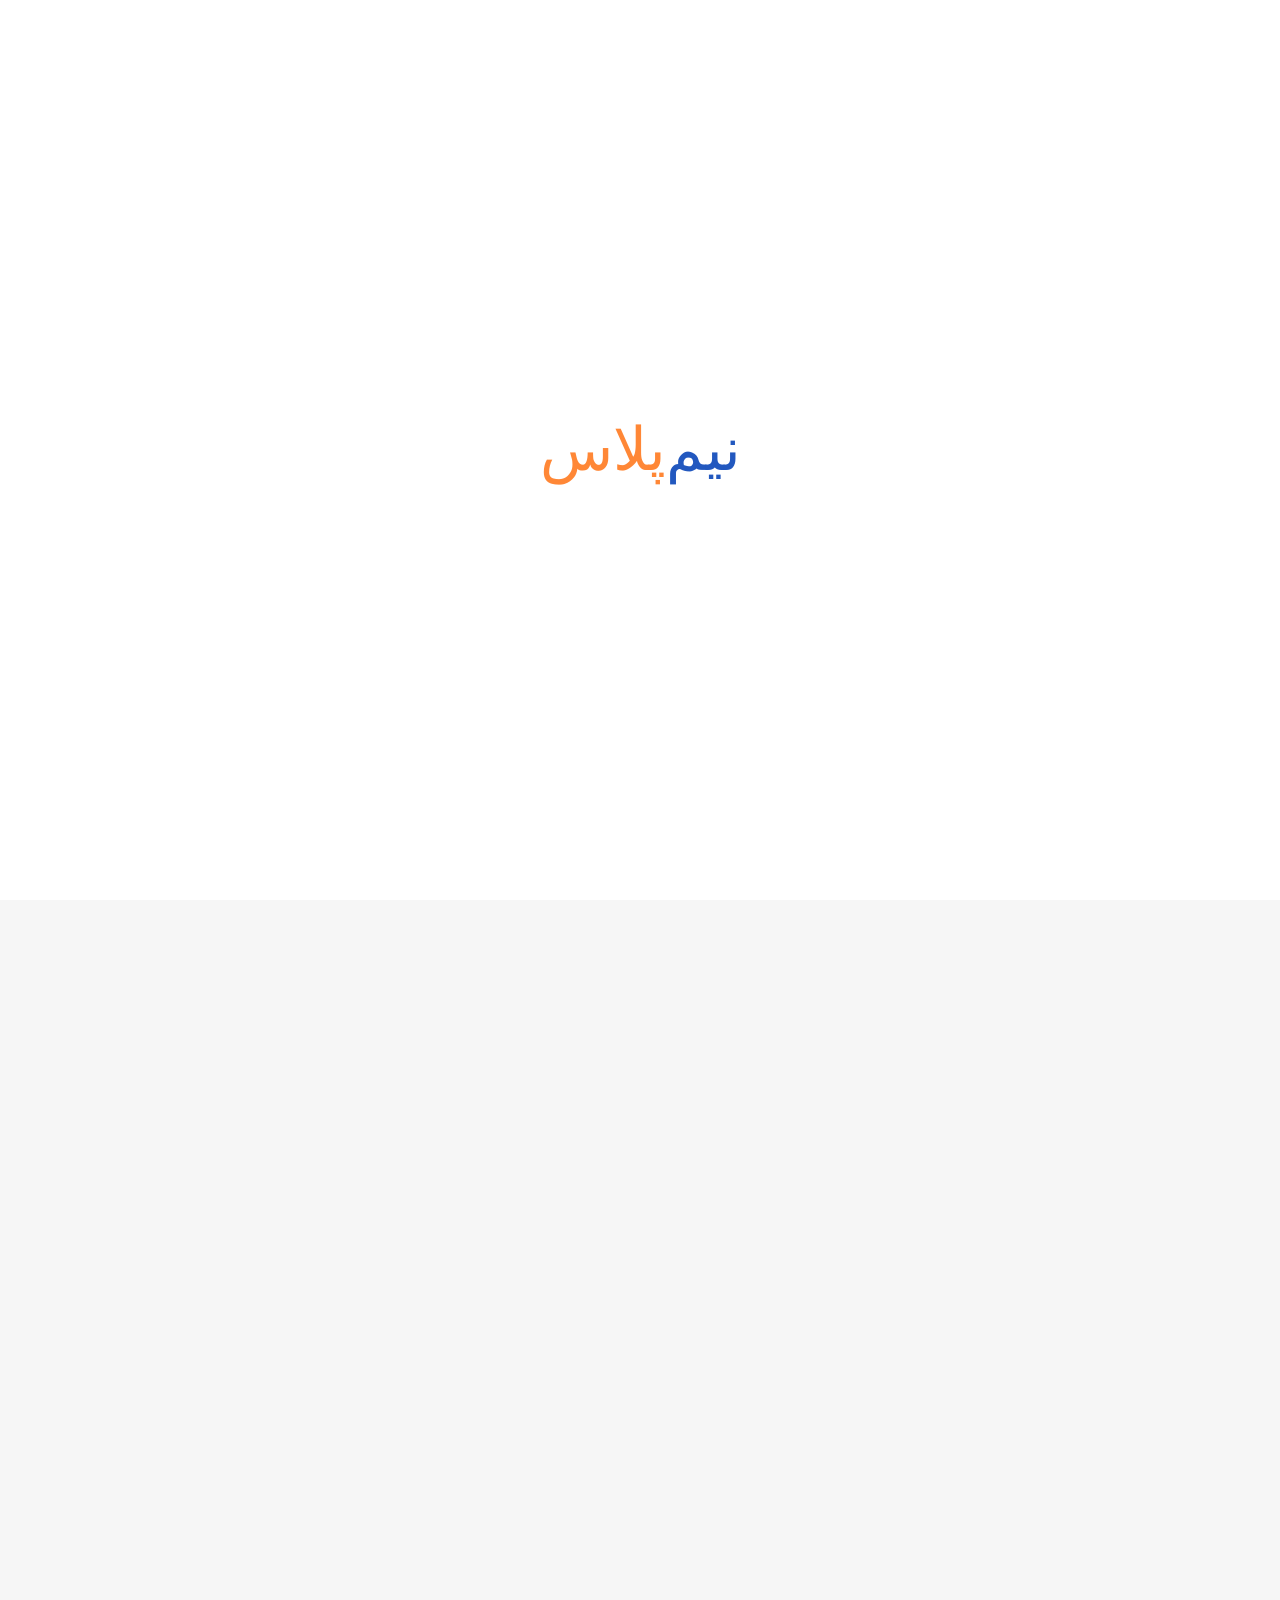
==== foxrayinstall.html @ 4dc0ec4b "Add files via upload" ====
<!DOCTYPE html>
<html dir="rtl" lang="en">
<head>
<meta charset="utf-8">
<meta http-equiv="X-UA-Compatible" content="IE=edge">

<meta name="viewport" content="width=device-width, initial-scale=1">

<title>Nim Plus | نیم پلاس</title>
<link rel="shortcut icon" type="image/png" href="images/favicon.png">
<link href="./vendor/fullcalendar/css/main.min.css" rel="stylesheet">
<link href="./vendor/jquery-nice-select/css/nice-select.css" rel="stylesheet">
<link href="./css/style.css" rel="stylesheet">
</head>
<body>
<div id="preloader"><div class="loader">
<span>نیم </span><span>پلاس</span>
</div></div>
<div id="main-wrapper">
<div class="nav-header">

<!---------------------------------------------------Logo Picture---------------------------------------------->
<a href="index.html" class="brand-logo"><svg class="logo-abbr"  width="246.000000pt" height="246.000000pt" viewBox="0 0 246.000000 246.000000"
preserveAspectRatio="xMidYMid meet" fill="none" xmlns="http://www.w3.org/2000/svg">
<g transform="translate(0.000000,246.000000) scale(0.100000,-0.100000)"
fill="#000000" stroke="none">
<path d="M1585 2192 c-7 -4 -9 -43 -7 -99 4 -92 4 -93 29 -93 l26 0 -7 86 c-9
111 -15 125 -41 106z"/>
<path d="M1798 2160 c-9 -6 -27 -29 -40 -53 -14 -23 -201 -340 -416 -704 -216
-365 -392 -672 -392 -683 0 -21 33 -56 62 -66 34 -10 58 18 160 191 531 896
728 1236 728 1252 0 26 -10 38 -47 57 -37 19 -33 18 -55 6z"/>
<path d="M645 1856 c-39 -17 -70 -52 -90 -98 -12 -30 -15 -82 -15 -268 l0
-230 65 0 65 0 0 218 c0 217 0 219 24 241 l24 22 3 -80 c4 -88 19 -118 79
-158 45 -31 131 -32 179 -2 l34 21 38 -21 c30 -17 54 -21 132 -21 l96 0 36 61
c19 33 35 62 35 65 0 2 -55 4 -123 4 -84 0 -128 4 -139 13 -9 7 -18 35 -21 69
-7 74 -31 123 -76 154 -34 23 -43 24 -176 24 -94 -1 -150 -5 -170 -14z"/>
<path d="M2230 1570 l0 -70 70 0 71 0 -3 68 -3 67 -67 3 -68 3 0 -71z"/>
<path d="M320 1350 l0 -109 -112 -3 -113 -3 -3 -62 -3 -62 113 -3 113 -3 1
-110 2 -110 66 -3 66 -3 0 116 0 115 110 0 110 0 0 65 0 65 -110 0 -110 0 0
110 0 110 -65 0 -65 0 0 -110z"/>
<path d="M1880 1341 c0 -111 1 -111 -210 -111 l-166 0 -37 -62 -36 -63 217 -3
c129 -2 234 2 260 8 29 7 49 7 62 0 10 -5 82 -10 159 -10 136 0 140 1 171 26
49 42 59 70 61 185 l2 104 -67 3 -66 3 0 -84 c0 -51 -5 -88 -12 -95 -16 -16
-180 -16 -196 0 -7 7 -12 44 -12 95 l0 83 -65 0 -65 0 0 -79z"/>
<path d="M100 833 c0 -228 2 -251 20 -280 31 -52 70 -66 198 -71 l113 -5 41
-81 c22 -44 42 -83 44 -85 4 -5 124 50 124 56 0 2 -11 26 -25 53 -14 27 -25
52 -25 54 0 3 227 7 504 8 495 3 505 3 533 24 52 39 66 77 71 190 l5 104 -72
0 -71 0 0 -85 c0 -71 -3 -87 -17 -92 -9 -4 -207 -7 -440 -7 -372 -1 -422 1
-417 14 18 43 15 106 -8 149 -34 65 -66 85 -146 89 -122 6 -180 -52 -190 -190
l-5 -70 -46 7 c-25 4 -49 9 -53 12 -5 2 -8 105 -8 229 l0 224 -65 0 -65 0 0
-247z"/>
<path d="M1727 1014 c-4 -4 -7 -36 -7 -71 l0 -63 135 0 136 0 -3 68 -3 67
-126 3 c-69 1 -128 -1 -132 -4z"/>
<path d="M1225 852 c-7 -4 -9 -43 -7 -99 4 -90 5 -93 28 -93 22 0 24 4 24 50
0 37 3 48 13 44 8 -3 24 4 37 14 19 16 22 24 16 56 -9 45 -39 47 -44 3 -4 -33
-24 -31 -32 3 -6 26 -19 34 -35 22z"/>
<path d="M1450 330 l0 -70 65 0 65 0 0 70 0 70 -65 0 -65 0 0 -70z"/>
</g>
</svg>
<!---------------------------------------------------Logo Picture---------------------------------------------->



<!---------------------------------------------------Logo Text---------------------------------------------->
<svg class="brand-title"  width="300.000000pt" height="109.000000pt" viewBox="0 0 300.000000 109.000000"
preserveAspectRatio="xMidYMid meet" fill="none" xmlns="http://www.w3.org/2000/svg">
<g transform="translate(0.000000,109.000000) scale(0.100000,-0.100000)"
fill="#000000" stroke="none">
<path d="M1000 691 c0 -184 1 -200 20 -224 11 -14 36 -31 56 -37 50 -17 179
-9 200 12 15 15 19 15 48 -3 46 -28 227 -28 273 1 39 24 56 73 51 155 l-3 60
-42 3 -43 3 0 -60 c0 -92 2 -91 -104 -91 -58 0 -98 5 -109 13 -14 10 -17 37
-19 187 l-3 175 -42 3 -43 3 -1 -163 c-1 -217 0 -212 -77 -216 -59 -3 -63 -2
-72 23 -6 15 -10 100 -10 191 l0 164 -40 0 -40 0 0 -199z"/>
<path d="M2726 794 c-22 -21 -20 -50 4 -74 40 -40 100 -14 100 43 0 44 -71 65
-104 31z"/>
<path d="M2005 713 c-35 -9 -68 -37 -81 -70 -10 -23 -14 -83 -14 -213 l0 -181
43 3 42 3 5 174 c5 166 6 174 28 189 22 14 22 14 22 -37 0 -105 47 -161 134
-161 38 0 58 5 73 19 19 18 21 18 37 3 16 -17 52 -18 286 -13 14 0 71 -2 127
-5 159 -8 196 23 191 159 l-3 72 -40 0 -40 0 -3 -50 c-5 -99 -2 -96 -95 -93
l-82 3 -5 70 -5 70 -42 3 -43 3 0 -63 c0 -35 -4 -69 -9 -77 -6 -10 -32 -12
-105 -10 -109 4 -116 9 -116 75 0 47 -32 102 -70 121 -24 12 -193 16 -235 6z
m183 -89 c24 -5 31 -12 35 -38 2 -17 1 -41 -4 -54 -7 -19 -15 -23 -41 -20 -33
3 -33 4 -36 61 -2 31 1 57 6 57 5 0 23 -3 40 -6z"/>
<path d="M497 653 c-4 -3 -7 -60 -7 -125 0 -123 -11 -169 -45 -182 -9 -3 -54
-6 -100 -6 -74 0 -87 3 -112 24 -27 23 -28 29 -31 126 l-4 101 -41 -3 -42 -3
-3 -75 c-5 -129 32 -216 104 -246 46 -19 225 -19 263 1 41 21 80 71 93 120 11
40 13 42 35 34 38 -14 68 -11 96 11 l26 21 38 -21 c45 -24 81 -26 111 -4 38
27 52 67 52 154 l0 81 -42 -3 -43 -3 -5 -75 c-5 -72 -6 -75 -31 -78 -37 -4
-48 15 -51 88 l-3 65 -42 3 -43 3 0 -68 c0 -71 -10 -93 -41 -93 -35 0 -49 28
-49 96 l0 64 -38 0 c-21 0 -42 -3 -45 -7z"/>
<path d="M1418 349 c-21 -12 -24 -59 -6 -77 7 -7 22 -12 34 -12 20 0 22 -4 17
-34 -4 -29 -1 -37 21 -51 19 -13 32 -15 53 -8 23 8 28 15 28 44 0 28 -5 36
-32 49 -26 12 -31 19 -26 38 11 45 -45 77 -89 51z"/>
<path d="M1546 344 c-9 -8 -16 -26 -16 -40 0 -55 102 -57 108 -3 6 50 -57 79
-92 43z"/>
<path d="M2394 313 c-9 -36 7 -57 45 -61 38 -4 61 12 61 42 0 32 -19 46 -62
46 -32 0 -39 -4 -44 -27z"/>
<path d="M2530 324 c-23 -27 -1 -68 38 -72 18 -2 40 2 48 9 17 14 18 51 2 67
-17 17 -73 15 -88 -4z"/>
</g>
</svg></a>
<!---------------------------------------------------Logo Text---------------------------------------------->





<!----------------------Hamburger---------------->
<div class="nav-control"><div class="hamburger">
<!----------------------Hamburger---------------->

<!--------------------------------------------------------------------------------------------------------------------------------------------->
<span class="line"></span><span class="line"></span><span class="line"></span>
</div></div>
</div>
<!--------------------------------------------------------------------------------------------------------------------------------------------->




<!--------------------------------------------------------------------------------------------------------------------------------------------->
<div class="header"><div class="header-content"><nav class="navbar navbar-expand"><div class="collapse navbar-collapse justify-content-between">
<div class="header-left"><div class="nav-item">
</div></div>
<!--------------------------------------------------------------------------------------------------------------------------------------------->

<!--------------------------------------------------------------------------------------------------------------------------------------------->
</div></nav></div></div>
<!--------------------------------------------------------------------------------------------------------------------------------------------->


<!--------------------------------------------------------------------Menu Items---------------------------------------------------------------------->
<div class="deznav"><div class="deznav-scroll">
<ul class="metismenu" id="menu">
<li class="dropdown header-profile">
<div class="dropdown-menu dropdown-menu-end">
<a href="./app-profile.html" class="dropdown-item ai-icon"><svg id="icon-user1" xmlns="http://www.w3.org/2000/svg" class="text-primary" width="18" height="18" viewbox="0 0 24 24" fill="none" stroke="currentColor" stroke-width="2" stroke-linecap="round" stroke-linejoin="round"><path d="M20 21v-2a4 4 0 0 0-4-4H8a4 4 0 0 0-4 4v2"></path><circle cx="12" cy="7" r="4"></circle></svg><span class="ms-2">مشخصات</span></a><a href="./email-inbox.html" class="dropdown-item ai-icon"><svg id="icon-inbox" xmlns="http://www.w3.org/2000/svg" class="text-success" width="18" height="18" viewbox="0 0 24 24" fill="none" stroke="currentColor" stroke-width="2" stroke-linecap="round" stroke-linejoin="round"><path d="M4 4h16c1.1 0 2 .9 2 2v12c0 1.1-.9 2-2 2H4c-1.1 0-2-.9-2-2V6c0-1.1.9-2 2-2z"></path><polyline points="22,6 12,13 2,6"></polyline></svg><span class="ms-2">صندوق ورودی</span></a><a href="./login.html" class="dropdown-item ai-icon"><svg id="icon-logout" xmlns="http://www.w3.org/2000/svg" class="text-danger" width="18" height="18" viewbox="0 0 24 24" fill="none" stroke="currentColor" stroke-width="2" stroke-linecap="round" stroke-linejoin="round"><path d="M9 21H5a2 2 0 0 1-2-2V5a2 2 0 0 1 2-2h4"></path><polyline points="16 17 21 12 16 7"></polyline><line x1="21" y1="12" x2="9" y2="12"></line></svg></a>
</div>
</li>
<!--------------------------------------------------------------------Menu Row------------------------------------------------------------------------>

<li>
<a class="has-arrow ai-icon" href="javascript:void()" aria-expanded="false">
<svg  version="1.0" xmlns="http://www.w3.org/2000/svg"  width="900.000000pt" height="900.000000pt" viewBox="0 0 900.000000 900.000000"  preserveAspectRatio="xMidYMid meet">  <g transform="translate(0.000000,900.000000) scale(0.100000,-0.100000)" fill="#33c10b" stroke="none"> <path d="M2905 8990 c3 -5 -3 -17 -15 -27 -11 -10 -20 -28 -20 -42 0 -23 39 -107 97 -211 14 -25 48 -88 75 -140 28 -52 54 -99 58 -105 4 -5 29 -50 55 -100 26 -49 60 -114 77 -143 16 -29 27 -56 24 -60 -2 -4 -24 -18 -48 -30 -24 -13 -56 -32 -73 -42 -16 -11 -36 -23 -44 -26 -25 -12 -239 -161 -251 -174 -3 -3 -41 -36 -85 -74 -71 -60 -201 -195 -271 -281 -41 -50 -150 -199 -158 -215 -7 -16 -16 -30 -57 -95 -33 -53 -119 -230 -119 -247 0 -7 -7 -22 -15 -32 -8 -11 -15 -28 -15 -39 0 -10 -6 -31 -14 -45 -7 -15 -21 -54 -30 -87 -10 -33 -24 -80 -32 -105 -8 -25 -14 -61 -14 -81 0 -19 -6 -58 -14 -85 -9 -28 -16 -108 -18 -189 l-3 -140 2493 -3 2492 -2 0 117 c0 68 -6 143 -15 178 -8 33 -14 77 -15 97 0 20 -5 49 -11 65 -7 15 -15 46 -20 68 -12 60 -46 172 -74 240 -40 99 -136 294 -152 307 -7 6 -13 15 -13 20 0 22 -148 232 -226 320 -87 99 -272 274 -364 343 -55 41 -102 75 -106 75 -3 0 -23 12 -43 28 -44 33 -61 43 -127 78 -28 15 -61 34 -74 44 l-22 17 30 54 c16 30 51 95 77 144 26 50 51 95 55 100 4 6 30 53 58 105 27 52 61 115 75 140 92 164 115 234 82 246 -8 4 -15 15 -15 25 0 16 -8 19 -46 19 -25 0 -43 -4 -40 -9 3 -5 -3 -19 -13 -32 -10 -13 -32 -50 -50 -81 -35 -66 -84 -154 -117 -213 -13 -22 -34 -62 -49 -90 -14 -27 -29 -57 -34 -65 -5 -8 -12 -22 -15 -30 -4 -8 -20 -37 -37 -65 -16 -27 -37 -63 -45 -80 -46 -94 -72 -112 -119 -81 -13 9 -31 16 -39 16 -9 0 -32 7 -53 16 -113 48 -191 74 -222 74 -12 0 -32 5 -44 12 -12 6 -42 15 -67 19 -25 3 -65 11 -90 17 -120 29 -217 36 -510 36 -293 0 -390 -7 -510 -36 -25 -6 -65 -14 -90 -17 -25 -4 -55 -13 -67 -19 -12 -7 -31 -12 -43 -12 -21 0 -93 -23 -190 -61 -30 -11 -66 -23 -80 -27 -14 -3 -35 -11 -47 -19 -45 -29 -71 -11 -117 82 -8 17 -29 53 -45 80 -17 28 -33 57 -37 65 -3 8 -10 22 -15 30 -5 8 -20 38 -34 65 -15 28 -36 68 -49 90 -33 59 -82 147 -117 213 -18 31 -40 68 -50 81 -10 13 -16 27 -13 32 3 5 -16 9 -41 9 -27 0 -44 -4 -40 -10z m528 -1517 c157 -87 171 -267 29 -365 -62 -43 -144 -51 -195 -19 -112 69 -154 178 -106 274 24 48 67 97 85 97 6 0 17 7 24 15 18 22 123 20 163 -2z m2277 2 c7 -8 18 -15 24 -15 18 0 61 -49 85 -97 48 -96 6 -205 -106 -274 -51 -32 -133 -24 -195 19 -140 96 -129 277 23 362 43 24 151 27 169 5z"/> <path d="M1219 6076 c-2 -3 -38 -10 -79 -17 -113 -17 -203 -64 -289 -151 -40 -39 -77 -81 -82 -93 -5 -11 -19 -36 -31 -55 -12 -19 -25 -53 -29 -75 -4 -22 -12 -60 -18 -85 -14 -62 -14 -2418 0 -2480 6 -25 14 -63 18 -85 4 -22 16 -55 27 -74 10 -18 25 -45 33 -60 31 -56 155 -167 226 -201 144 -69 345 -69 487 -1 126 60 247 207 289 351 11 36 14 294 16 1288 3 1218 3 1244 -17 1319 -11 42 -25 82 -30 87 -6 6 -10 16 -10 24 0 12 -13 31 -80 116 -8 10 -23 26 -33 35 -11 9 -33 28 -50 44 -48 42 -144 83 -222 95 -38 7 -81 14 -95 18 -14 3 -28 3 -31 0z"/> <path d="M7705 6071 c-11 -5 -46 -11 -78 -15 -116 -15 -241 -94 -324 -206 -59 -80 -76 -115 -97 -205 -15 -64 -16 -181 -13 -1310 3 -1332 1 -1267 52 -1375 52 -112 165 -225 265 -265 8 -4 24 -11 34 -17 25 -13 137 -31 196 -31 159 1 278 50 386 157 39 39 77 83 85 97 8 15 23 42 33 60 11 19 23 52 27 74 4 22 13 63 19 91 17 81 8 2474 -9 2534 -28 97 -75 173 -151 248 -41 41 -83 78 -95 83 -11 5 -27 13 -35 18 -46 26 -93 41 -155 51 -38 6 -81 13 -95 15 -14 2 -34 1 -45 -4z"/> <path d="M2022 5962 c-10 -7 -12 -370 -12 -1808 1 -1852 2 -1934 40 -2004 7 -14 17 -32 21 -40 4 -8 18 -33 29 -55 22 -40 134 -159 169 -179 146 -83 202 -94 497 -95 191 -1 212 -3 227 -19 15 -17 17 -75 18 -618 0 -329 4 -630 8 -669 13 -106 42 -179 107 -265 72 -94 162 -158 274 -193 45 -14 272 -14 325 0 140 37 298 184 351 326 29 77 33 168 33 794 1 605 2 623 20 633 25 13 700 14 721 0 13 -8 16 -99 20 -687 5 -636 6 -680 24 -718 10 -22 28 -60 39 -84 46 -100 209 -234 322 -264 51 -13 278 -14 330 0 63 16 155 72 218 132 57 55 127 155 127 182 0 8 8 28 18 44 16 28 17 84 20 700 3 598 5 671 19 687 14 16 38 18 232 19 222 1 300 7 361 29 19 7 40 15 45 17 6 2 24 12 40 23 17 11 39 24 50 29 44 21 144 138 186 216 33 63 45 99 55 170 19 130 20 3685 2 3697 -7 4 -1118 8 -2468 8 -1350 0 -2461 -4 -2468 -8z"/> </g> </svg> 
<span class="nav-text">   اندروید   </span></a><ul aria-expanded="false">
<li><a href="v2ray-install.html">نصب و راه اندازی <h5 class="font-monospace-en">V2RayNG</h5></a></li>
<li><a href="v2raytests.html">تست سرور ها در<h5 class="font-monospace-en">V2RayNG</h5></a></li></ul>
</li>
<!--------------------------------------------------------------------Menu Row------------------------------------------------------------------------>

<!--------------------------------------------------------------------Menu Row------------------------------------------------------------------------>

<li>
<a class="has-arrow ai-icon" href="javascript:void()" aria-expanded="false">
     <svg  version="1.0" xmlns="http://www.w3.org/2000/svg"  width="900.000000pt" height="900.000000pt" viewBox="0 0 900.000000 900.000000"  preserveAspectRatio="xMidYMid meet">  <g transform="translate(0.000000,900.000000) scale(0.100000,-0.100000)" fill="#53595a" stroke="none"> <path d="M6058 8979 c-12 -13 -31 -19 -59 -19 -22 0 -49 -5 -60 -11 -11 -6 -41 -14 -67 -19 -52 -9 -103 -25 -144 -46 -14 -8 -32 -14 -39 -14 -6 0 -36 -11 -66 -25 -29 -14 -79 -37 -110 -52 -32 -15 -86 -44 -121 -65 -34 -21 -64 -38 -67 -38 -7 0 -95 -60 -163 -111 -77 -58 -207 -172 -247 -218 -16 -19 -44 -49 -62 -67 -33 -35 -183 -229 -183 -238 0 -2 -17 -31 -38 -63 -39 -59 -126 -232 -157 -313 -10 -25 -23 -58 -30 -75 -7 -16 -20 -55 -29 -85 -8 -30 -22 -79 -30 -109 -9 -29 -16 -69 -16 -88 0 -18 -7 -68 -16 -111 -18 -90 -14 -238 12 -359 4 -22 9 -23 103 -23 62 0 114 6 141 15 23 8 57 15 74 15 17 0 65 12 106 26 41 14 86 28 100 31 14 2 39 11 55 18 49 22 238 116 260 128 179 107 347 248 485 407 76 88 240 330 240 355 0 8 4 16 9 19 4 3 25 41 45 83 21 43 42 87 48 97 6 11 14 31 18 45 5 14 18 51 30 81 12 30 26 73 30 95 4 22 13 54 18 70 53 154 77 498 45 655 -5 28 -8 30 -52 29 -32 0 -51 -7 -63 -20z"/> <path d="M6279 6880 c-25 -4 -99 -11 -165 -15 -65 -4 -136 -14 -158 -21 -21 -8 -55 -14 -75 -14 -20 0 -58 -7 -86 -16 -123 -39 -141 -44 -160 -44 -11 -1 -29 -7 -39 -15 -11 -8 -30 -15 -42 -15 -12 0 -35 -6 -51 -14 -30 -16 -174 -70 -208 -79 -11 -3 -45 -15 -75 -27 -30 -12 -84 -30 -120 -41 -36 -12 -78 -25 -95 -31 -16 -6 -55 -14 -85 -18 -30 -4 -68 -13 -83 -19 -43 -17 -340 -14 -407 4 -30 8 -71 15 -91 15 -20 0 -50 7 -65 15 -16 8 -41 15 -56 15 -15 0 -42 6 -60 14 -42 17 -94 35 -133 46 -37 10 -90 28 -130 45 -47 19 -97 36 -130 44 -17 4 -39 13 -50 18 -11 6 -47 19 -80 28 -33 9 -73 21 -90 27 -16 5 -46 13 -65 18 -19 4 -48 13 -63 19 -16 6 -46 11 -68 11 -22 0 -50 5 -62 12 -12 6 -101 17 -197 24 -145 11 -203 11 -336 0 -88 -7 -170 -19 -182 -25 -11 -6 -35 -11 -52 -11 -17 0 -47 -7 -67 -15 -19 -8 -45 -15 -57 -15 -11 0 -30 -7 -40 -15 -11 -8 -31 -15 -45 -15 -14 0 -35 -7 -45 -15 -11 -8 -26 -15 -33 -15 -12 0 -247 -113 -298 -143 -227 -135 -409 -284 -600 -491 -171 -184 -278 -335 -382 -538 -8 -15 -18 -30 -24 -33 -5 -4 -9 -16 -9 -29 0 -12 -4 -26 -9 -32 -17 -18 -98 -225 -111 -284 -4 -19 -12 -46 -17 -60 -20 -47 -43 -137 -43 -166 -1 -16 -7 -40 -15 -54 -8 -14 -14 -49 -15 -78 0 -29 -5 -62 -11 -73 -23 -43 -43 -332 -43 -614 1 -283 22 -604 44 -644 5 -11 10 -43 10 -71 0 -29 6 -79 14 -113 21 -90 44 -198 50 -232 6 -37 24 -110 38 -150 6 -16 13 -48 17 -70 8 -44 26 -103 47 -153 8 -18 14 -41 14 -52 0 -11 6 -34 14 -52 7 -18 21 -58 30 -88 20 -66 43 -125 62 -162 8 -14 14 -34 14 -43 0 -9 6 -29 14 -43 8 -15 28 -63 46 -107 17 -44 36 -87 41 -95 5 -8 12 -22 15 -30 47 -117 230 -473 289 -565 22 -33 44 -69 50 -80 55 -99 276 -435 320 -485 12 -14 29 -37 37 -51 9 -14 34 -46 55 -71 21 -25 63 -76 93 -114 86 -107 226 -249 330 -335 154 -128 159 -131 179 -143 131 -75 194 -107 234 -122 94 -34 134 -46 182 -57 66 -14 408 -13 465 1 128 31 164 42 173 51 6 6 20 11 32 11 11 0 29 7 39 15 11 8 30 15 42 15 12 0 27 7 34 15 7 8 19 15 26 15 8 0 43 13 77 30 35 16 68 30 72 30 4 0 33 12 64 27 31 14 70 30 86 34 36 9 88 27 133 45 18 8 48 14 67 14 18 0 46 5 62 11 30 12 131 25 288 38 132 12 429 -11 498 -38 16 -6 43 -11 60 -11 18 -1 43 -7 57 -15 14 -8 37 -14 51 -15 14 0 34 -7 45 -15 10 -8 27 -15 36 -15 10 0 48 -14 85 -31 38 -16 82 -36 98 -43 17 -7 60 -27 97 -45 37 -17 73 -31 80 -31 7 0 22 -7 32 -15 11 -8 28 -15 39 -15 10 0 28 -6 40 -12 23 -13 81 -31 162 -50 61 -14 382 -15 445 -1 119 26 266 90 407 179 114 71 385 323 504 469 104 126 343 448 374 503 6 10 26 40 46 67 19 28 54 82 78 120 23 39 65 105 92 148 28 43 66 108 86 145 19 37 41 74 48 82 17 22 208 414 273 560 8 19 21 47 29 62 12 25 11 27 -23 47 -19 12 -39 21 -43 21 -10 0 -183 89 -231 118 -19 12 -42 25 -50 29 -28 13 -205 151 -278 217 -96 88 -209 219 -288 338 -35 53 -64 99 -64 102 0 3 -13 25 -30 49 -16 25 -30 52 -30 60 0 8 -7 20 -15 27 -8 7 -15 18 -15 25 0 8 -6 26 -14 42 -7 15 -20 44 -28 63 -8 19 -23 52 -32 73 -9 21 -16 48 -16 60 0 13 -7 32 -15 43 -8 10 -15 31 -15 46 0 15 -5 39 -11 55 -7 15 -15 48 -20 73 -4 25 -12 65 -18 90 -27 121 -22 613 8 705 12 36 31 117 38 165 3 19 12 44 19 55 8 11 14 31 14 45 0 14 7 34 15 44 8 11 15 26 15 33 0 12 50 127 71 163 5 8 15 29 23 45 7 17 30 54 50 84 20 29 36 55 36 58 0 3 20 32 45 64 25 33 45 63 45 68 0 12 249 260 316 314 32 26 64 51 70 56 21 17 128 84 159 100 27 14 55 37 55 45 0 28 -278 312 -385 394 -33 26 -64 50 -70 54 -39 31 -143 106 -155 112 -8 4 -24 12 -35 19 -11 7 -38 24 -60 37 -23 14 -50 31 -60 38 -11 6 -27 15 -35 18 -8 3 -55 25 -105 48 -92 43 -137 61 -190 76 -16 5 -61 20 -100 34 -38 14 -84 26 -102 26 -17 0 -44 5 -60 11 -15 6 -91 17 -168 24 -77 7 -156 15 -175 18 -19 3 -55 2 -81 -3z"/> </g> </svg> 
        <span class="nav-text">   آی او اس   </span></a><ul aria-expanded="false">
        <li><a href="foxrayinstall.html">نصب و راه اندازی <h5 class="font-monospace-en">Foxray</h5></a></li>
        <li><a href="streisandinstall.html">نصب و راه اندازی <h5 class="font-monospace-en">Streisand</h5></a></li>
        <li><a href="index.html">نصب و راه اندازی <h5 class="font-monospace-en"> Shadowrocket</h5></a></li>
    </ul>
    </li>
    <!--------------------------------------------------------------------Menu Row------------------------------------------------------------------------>

    <!--------------------------------------------------------------------Menu Row------------------------------------------------------------------------>

<li>
    <a class="has-arrow ai-icon" href="javascript:void()" aria-expanded="false">
        <svg  version="1.0" xmlns="http://www.w3.org/2000/svg"  width="900.000000pt" height="900.000000pt" viewBox="0 0 900.000000 900.000000"  preserveAspectRatio="xMidYMid meet">  <g transform="translate(0.000000,900.000000) scale(0.100000,-0.100000)" fill="#4361ee" stroke="none"> <path d="M145 8543 c-39 -10 -105 -65 -125 -103 -20 -39 -20 -61 -20 -1745 0 -1346 3 -1710 13 -1728 20 -36 59 -77 97 -100 l35 -22 1920 0 1920 0 40 25 c51 31 64 44 89 89 21 36 21 38 21 1736 0 1638 -1 1701 -19 1735 -25 48 -82 98 -125 110 -37 10 -3806 13 -3846 3z"/> <path d="M4995 8543 c-47 -12 -103 -60 -131 -113 -18 -34 -19 -87 -19 -1735 l0 -1700 25 -40 c31 -51 44 -64 89 -89 l36 -21 1920 0 c1771 0 1922 1 1950 17 35 19 82 67 100 100 6 13 17 22 23 21 9 -2 12 409 12 1712 0 1365 -3 1715 -12 1715 -7 0 -22 17 -33 37 -11 21 -40 51 -65 68 l-45 30 -1915 1 c-1053 1 -1924 0 -1935 -3z"/> <path d="M154 4131 c-51 -13 -110 -61 -142 -118 -9 -18 -12 -382 -12 -1728 0 -1684 0 -1706 20 -1745 11 -22 41 -54 67 -72 l48 -33 1909 -3 c1243 -1 1921 1 1945 8 44 12 102 61 127 110 18 34 19 97 19 1735 0 1698 0 1700 -21 1736 -26 46 -47 67 -93 93 -36 21 -37 21 -1936 23 -1045 0 -1914 -2 -1931 -6z"/> <path d="M5005 4130 c-64 -16 -96 -41 -135 -105 l-25 -40 0 -1700 c0 -1648 1 -1701 19 -1735 21 -40 47 -67 91 -95 30 -20 60 -20 1960 -20 l1930 0 45 30 c25 17 54 47 65 68 11 20 26 37 33 37 9 0 12 350 12 1715 0 1303 -3 1714 -12 1712 -6 -1 -17 8 -23 21 -17 33 -54 70 -95 95 l-35 22 -1900 2 c-1045 0 -1913 -2 -1930 -7z"/> </g> </svg>         <span class="nav-text">   ویندوز   </span></a><ul aria-expanded="false">
        <li><a href="index.html">نصب و راه اندازی <h5 class="font-monospace-en">V2RayN</h5></a></li>
    </ul>
    </li>
    <!--------------------------------------------------------------------Menu Row------------------------------------------------------------------------>

<div class="copyright">
<p class="fs-12">ساخته شده با<span class="heart"></span></p>
</div>
</div></div>
<!-----------------------------------------------------------------------Menu Items---------------------------------------------------------------------->



<div class="content-body"><div class="container-fluid">


        <!--------------------------------------------------first Content---------------------------------------->

    

        <div class="row">
        <div class="col-lg-12"><div class="card">
        <div class="card-header d-block">
        <h6 class="card-title">نصب اَپ<b class="font-monospace-en"> FoxRay </b></h4>
            <br>

        <p class="m-0 subtitle"> با استفاده از لینک زیر اپ را دانلود کنید</p>
        </div>
        <div class="card-body"><div class="accordion accordion-primary" id="accordion-one">

       <!--------------------------------------------------Accordion Item---------------------------------------->
        <div class="accordion-item">
        <div class="accordion-header collapsed rounded-lg" id="headingTwo" data-bs-toggle="collapse" data-bs-target="#collapseTwo" aria-controls="collapseTwo" role="button" aria-expanded="true">
        <p class="text-end">دانلود از اپ استور</p><span class="accordion-header-indicator"></span>
        </div>
        <div id="collapseTwo" class="collapse" aria-labelledby="headingTwo" data-bs-parent="#accordion-one"><div ><p class="text-ends">برای دانلود روی <a class="text-primary" href="https://apps.apple.com/us/app/foxray/id6448898396"> این متن</a> کلیک کنید .</p></div></div>
        </div>
         <!--------------------------------------------------/Accordion Item---------------------------------------->

        </div></div>
         </div></div>

        <!--------------------------------------------------/first Content---------------------------------------->

        <!--------------------------------------------------Second Content---------------------------------------->


<div class="row"><div class="col-lg-12"><div class="profile card card-body px-3 pt-3 pb-0"><div class="profile-head">

        <h6 class="card-title" id="v2ray_en"> راه اندازی اَپ<b class="font-monospace-en"> FoxRay </b></h4>
            <br>

        <p class="text-end  pt-2 pb-3">بعد از نصب اَپ مثل مراحل زیر عمل میکنیم: </p>
        
        <p class="text-end  pt-2">1: ابتدا «لینک سابسکرایب» را انتخاب میکنیم .</p>
        <center><img width="50%"     src="images/screenshot/foxray/1.png" alt=""></center>
        <br>
        <p class="text-end  pt-2">2: لینک رو کپی میکنیم</p>
        <center><img width="50%" src="images/screenshot/foxray/2.png" alt=""></center>
        <br>
        <p class="text-end  pt-2">2: لینک رو کپی میکنیم</p>
        <br>
        <p class="text-end  pt-2">3: روی تب «Subscription» کلیک کنید</p>
        <center><img width="50%" src="images/screenshot/foxray/3.png" alt=""></center>
        <br>
        <p class="text-end  pt-2">4: روی «+» کلیک کنید </p>
        <center><img width="50%" src="images/screenshot/foxray/4.png" alt=""></center>
        <br>
        <p class="text-end  pt-2">5: قسمت «Name» یک نام دلخواه وارد کنید و قسمت «URL» لینکی که کپی کردید رو، وارد کنید</p>
        <center><img width="50%" src="images/screenshot/foxray/5.png" alt=""></center>
        <br>
        <p class="text-end  pt-2">6: قسمت هایی که وارد کردین باید به این نوع باشند</p>
        <center><img width="50%" src="images/screenshot/foxray/6.png" alt=""></center>
        <br>
        <p class="text-end  pt-2">7: روی «Add» کلیک کنید</p>
        <center><img width="50%" src="images/screenshot/foxray/7.png" alt=""></center>
        <br>
        <p class="text-end  pt-2">8: اطلاعات وارد شده مراحل قبل این قسمت هم میتونید ببینید</p>
        <center><img width="50%" src="images/screenshot/foxray/8.png" alt=""></center>
        <br>
        <p class="text-end  pt-2">8: به تب «FoxRay» برگردید</p>
        <center><img width="50%" src="images/screenshot/foxray/9.png" alt=""></center>
        <br> <p class="text-end  pt-2">8: کانفیگ ها به اَپ اضافه شدند</p>
        <center><img width="50%" src="images/screenshot/foxray/10.png" alt=""></center>
        <br>
    
    
    
    
    
    
    
    
    <div class="footer"><div class="copyright"><p>Thank You mellatweb For Beutiful Template</p></div></div>

<script src="./vendor/global/global.min.js"></script><script src="./vendor/moment/moment.min.js"></script><script src="./vendor/fullcalendar/js/main.min.js"></script><script src="./js/plugins-init/fullcalendar-init.js"></script><script src="vendor/jquery-nice-select/js/jquery.nice-select.min.js"></script><script src="./js/custom.min.js"></script><script src="./js/deznav-init.js"></script>
</body>
</html>
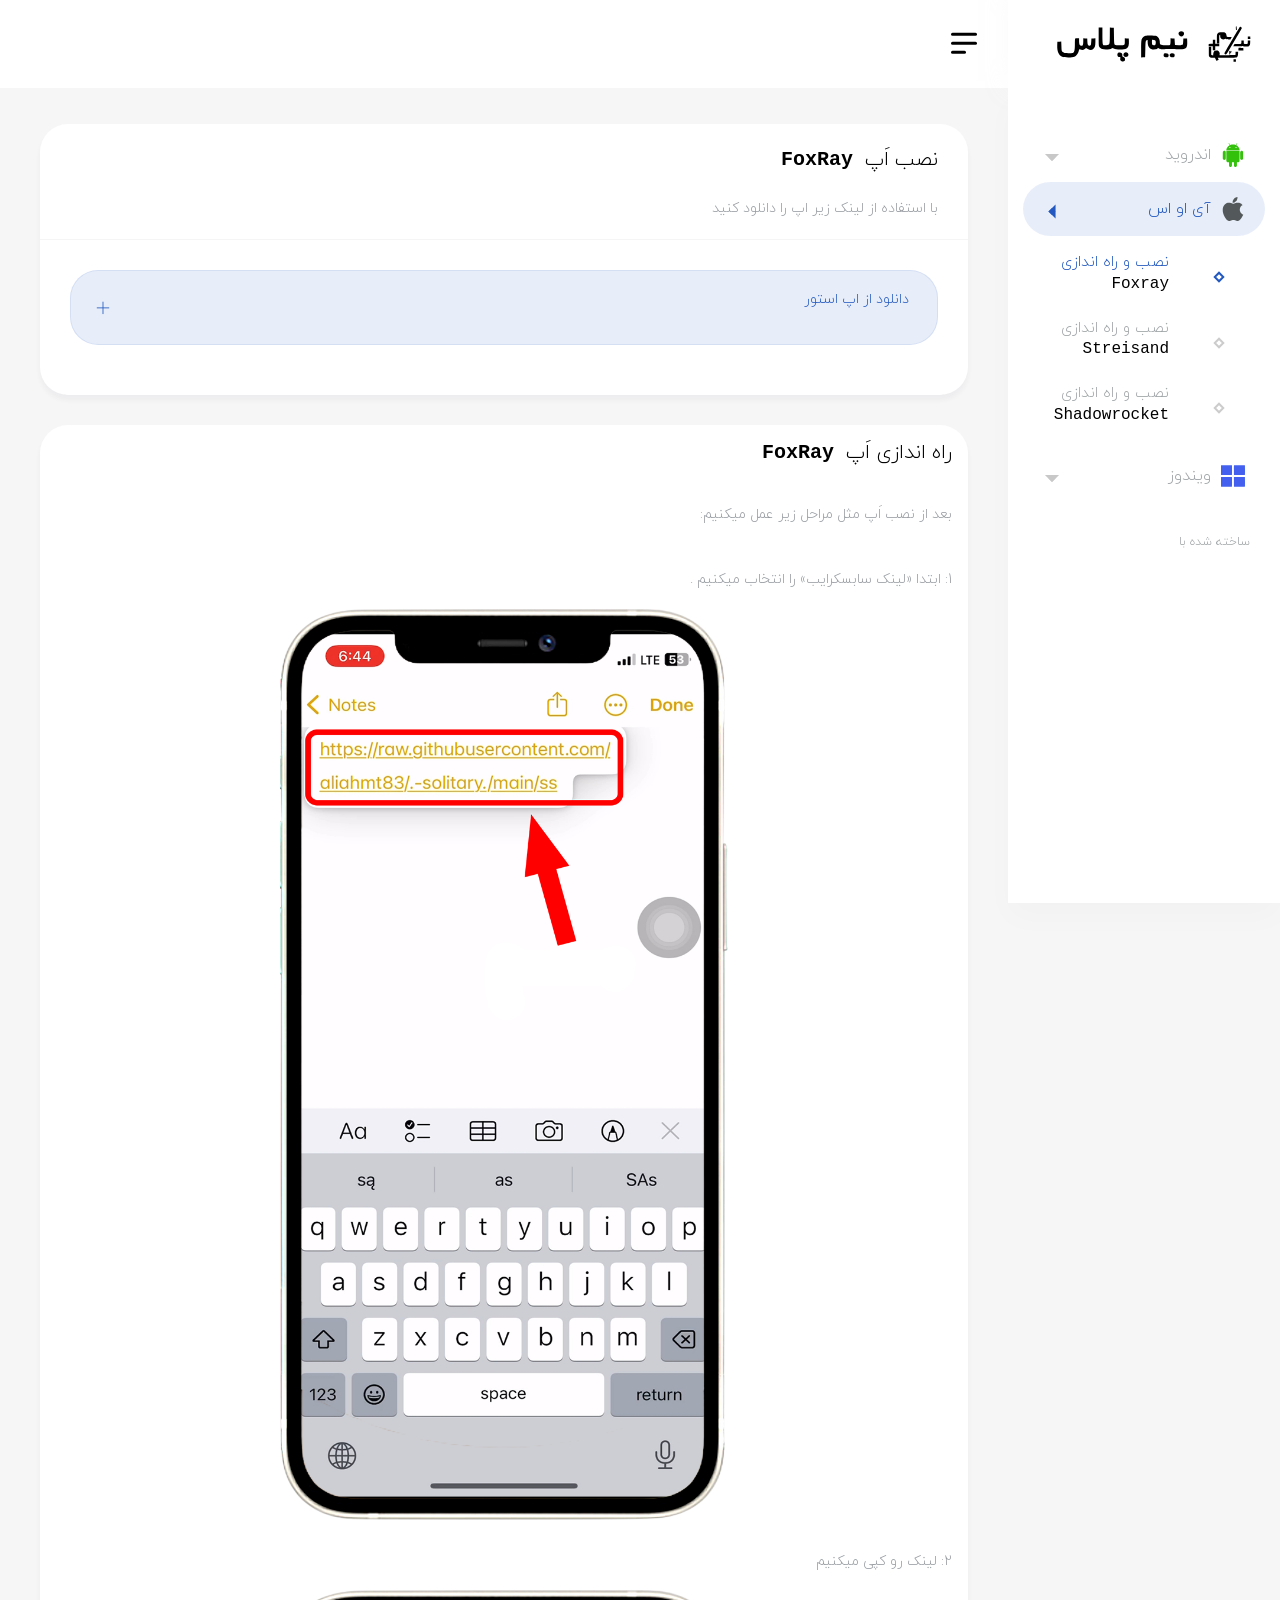
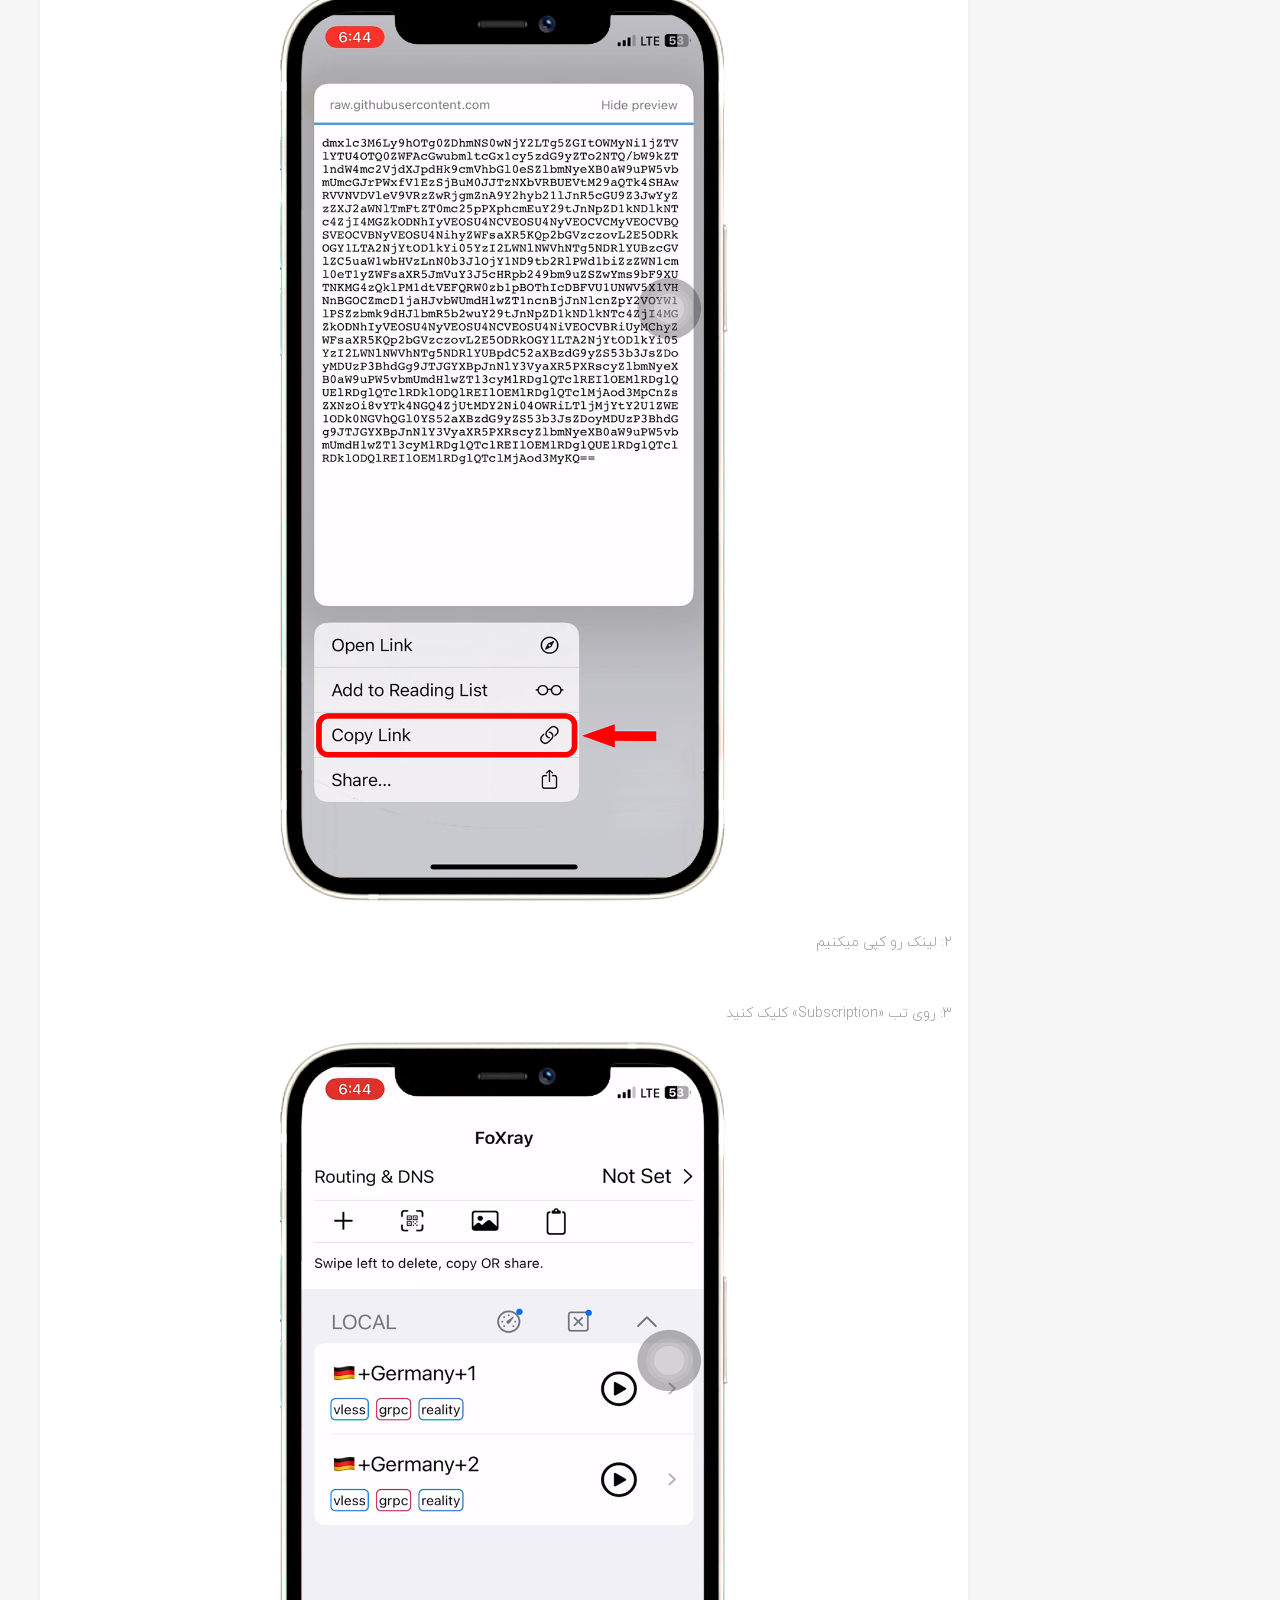
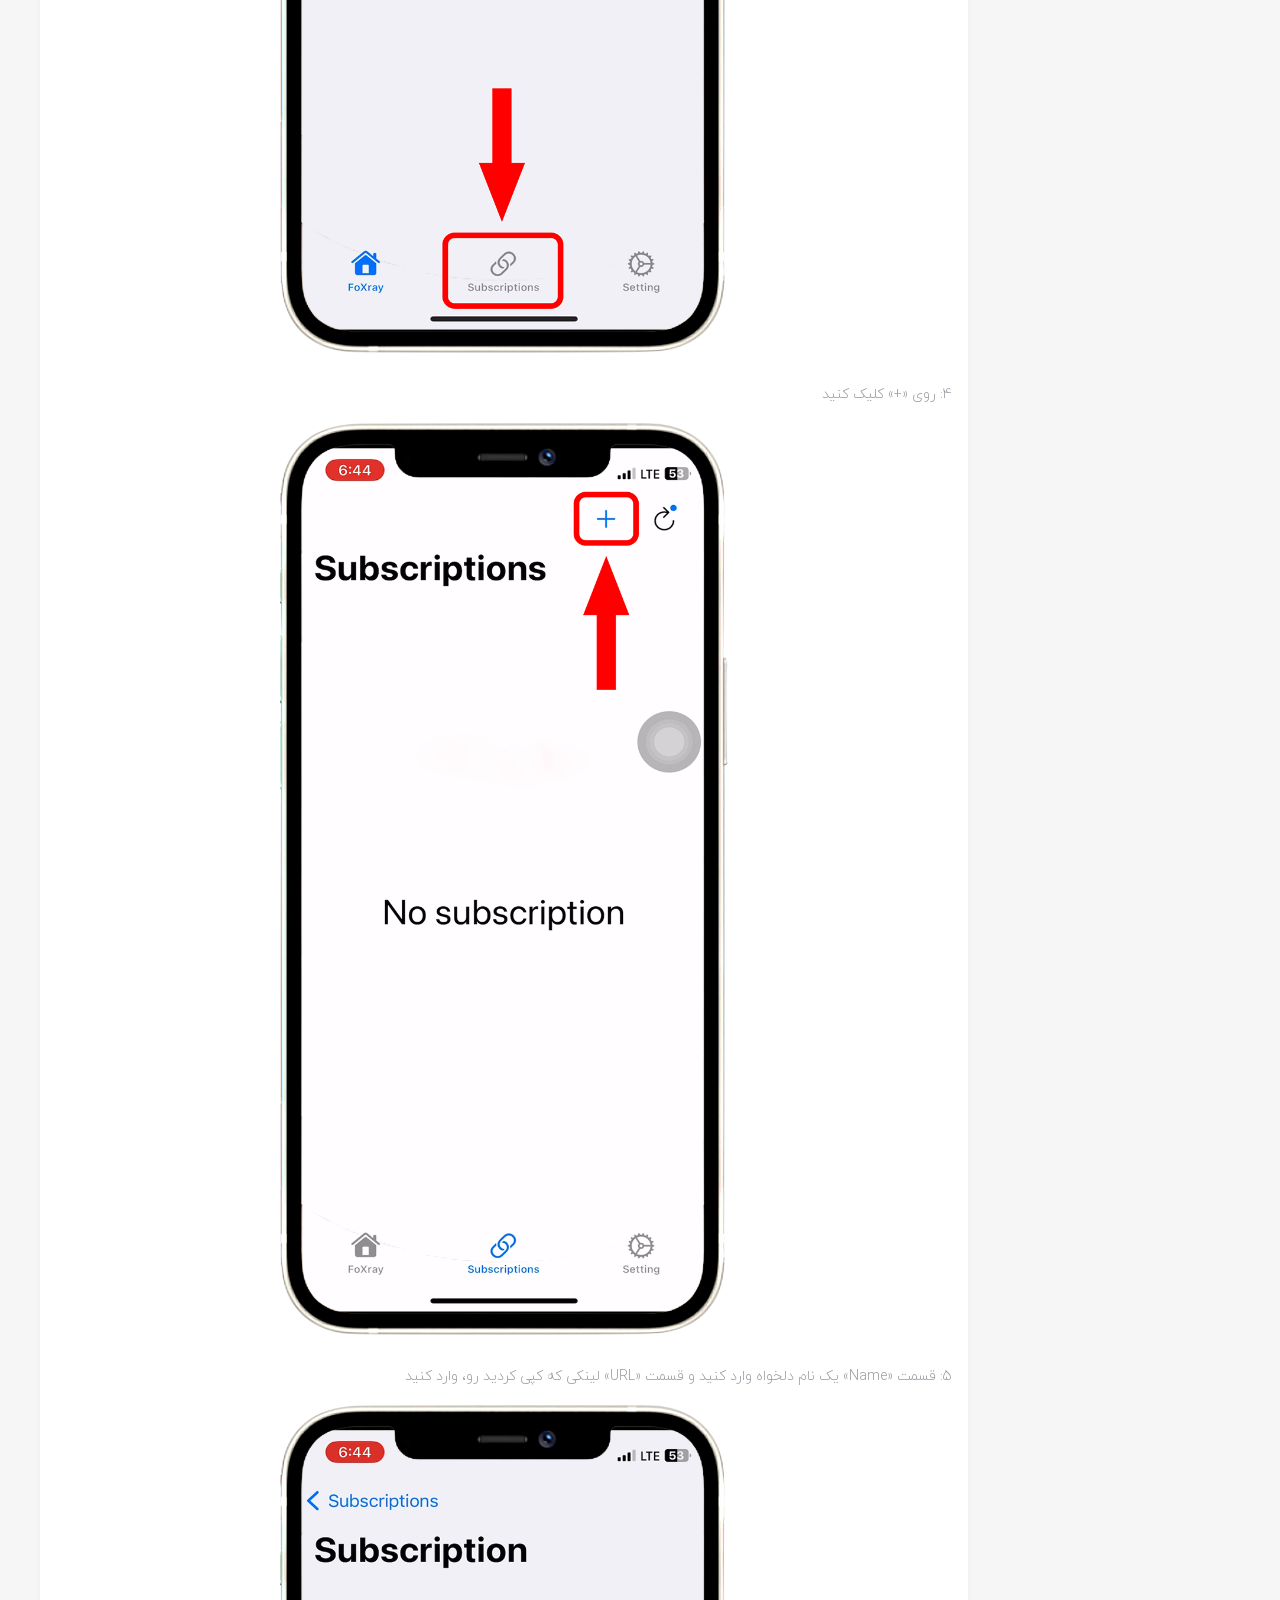
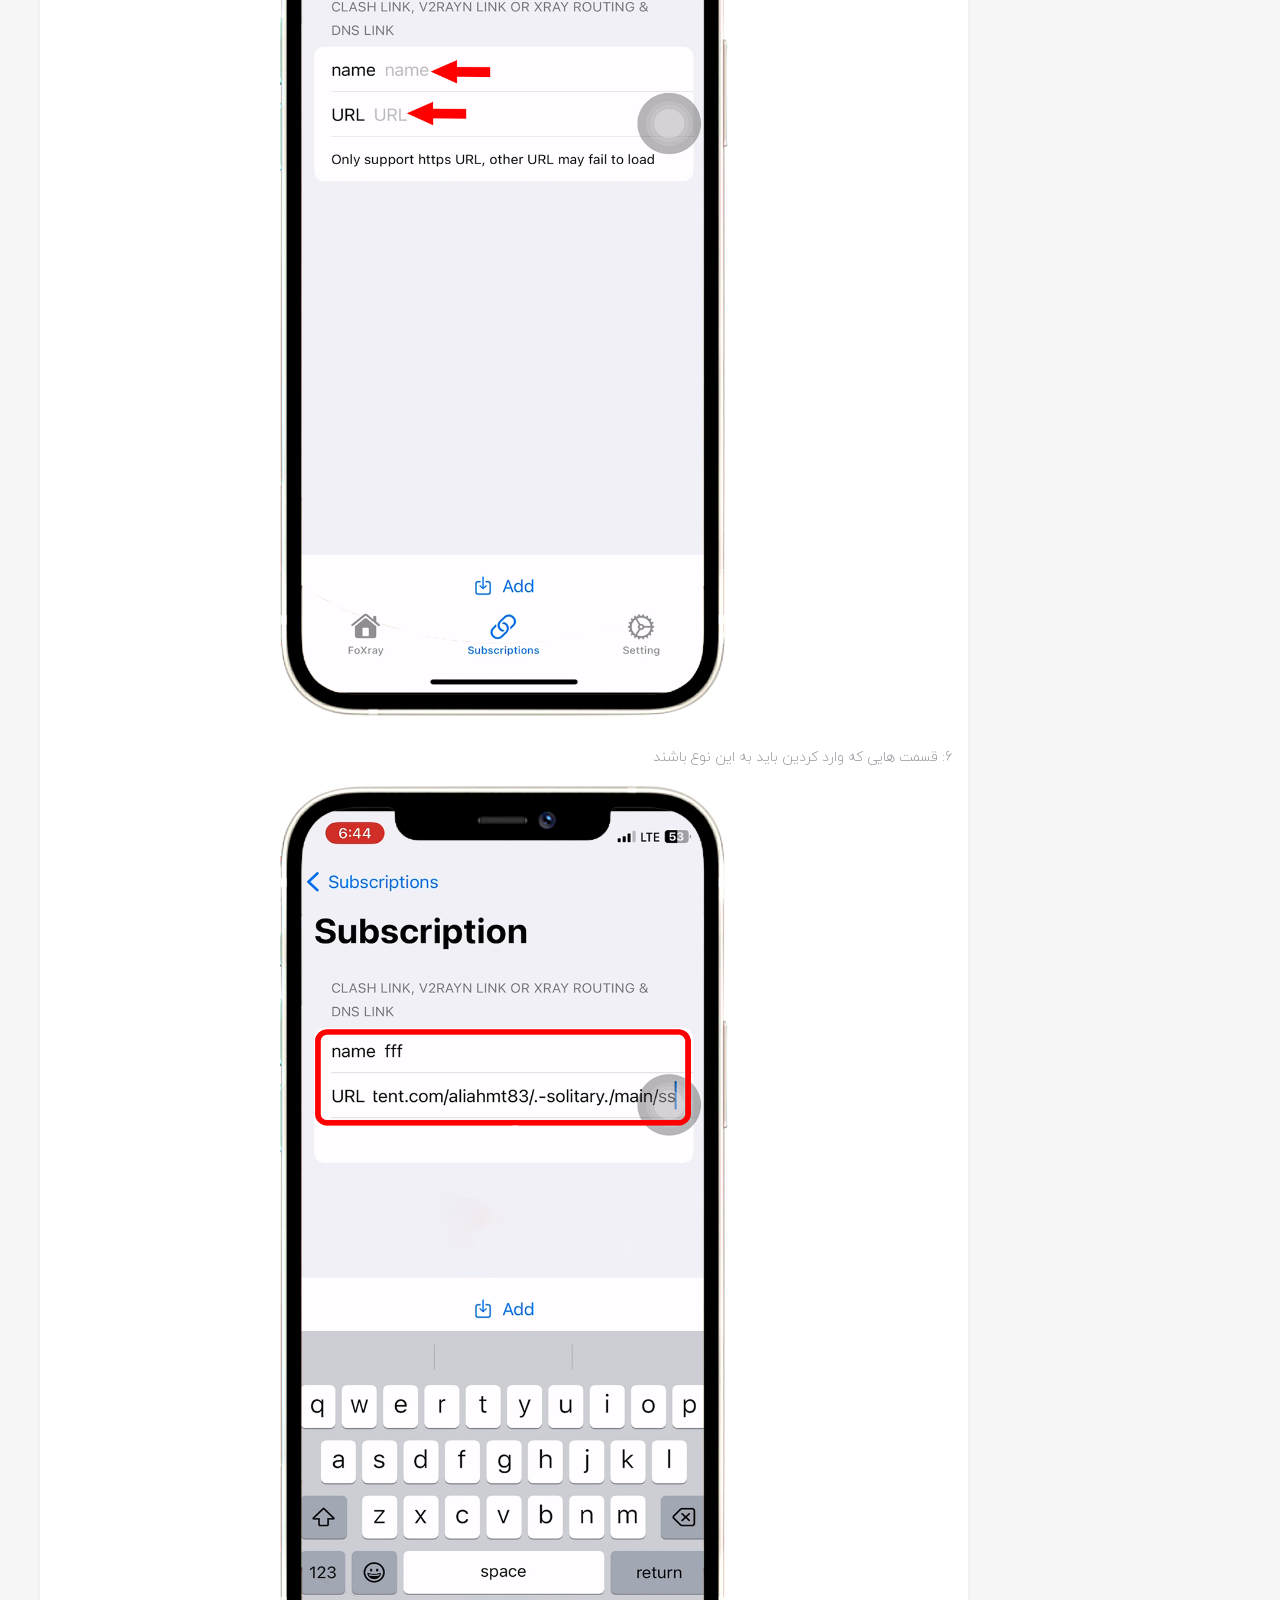
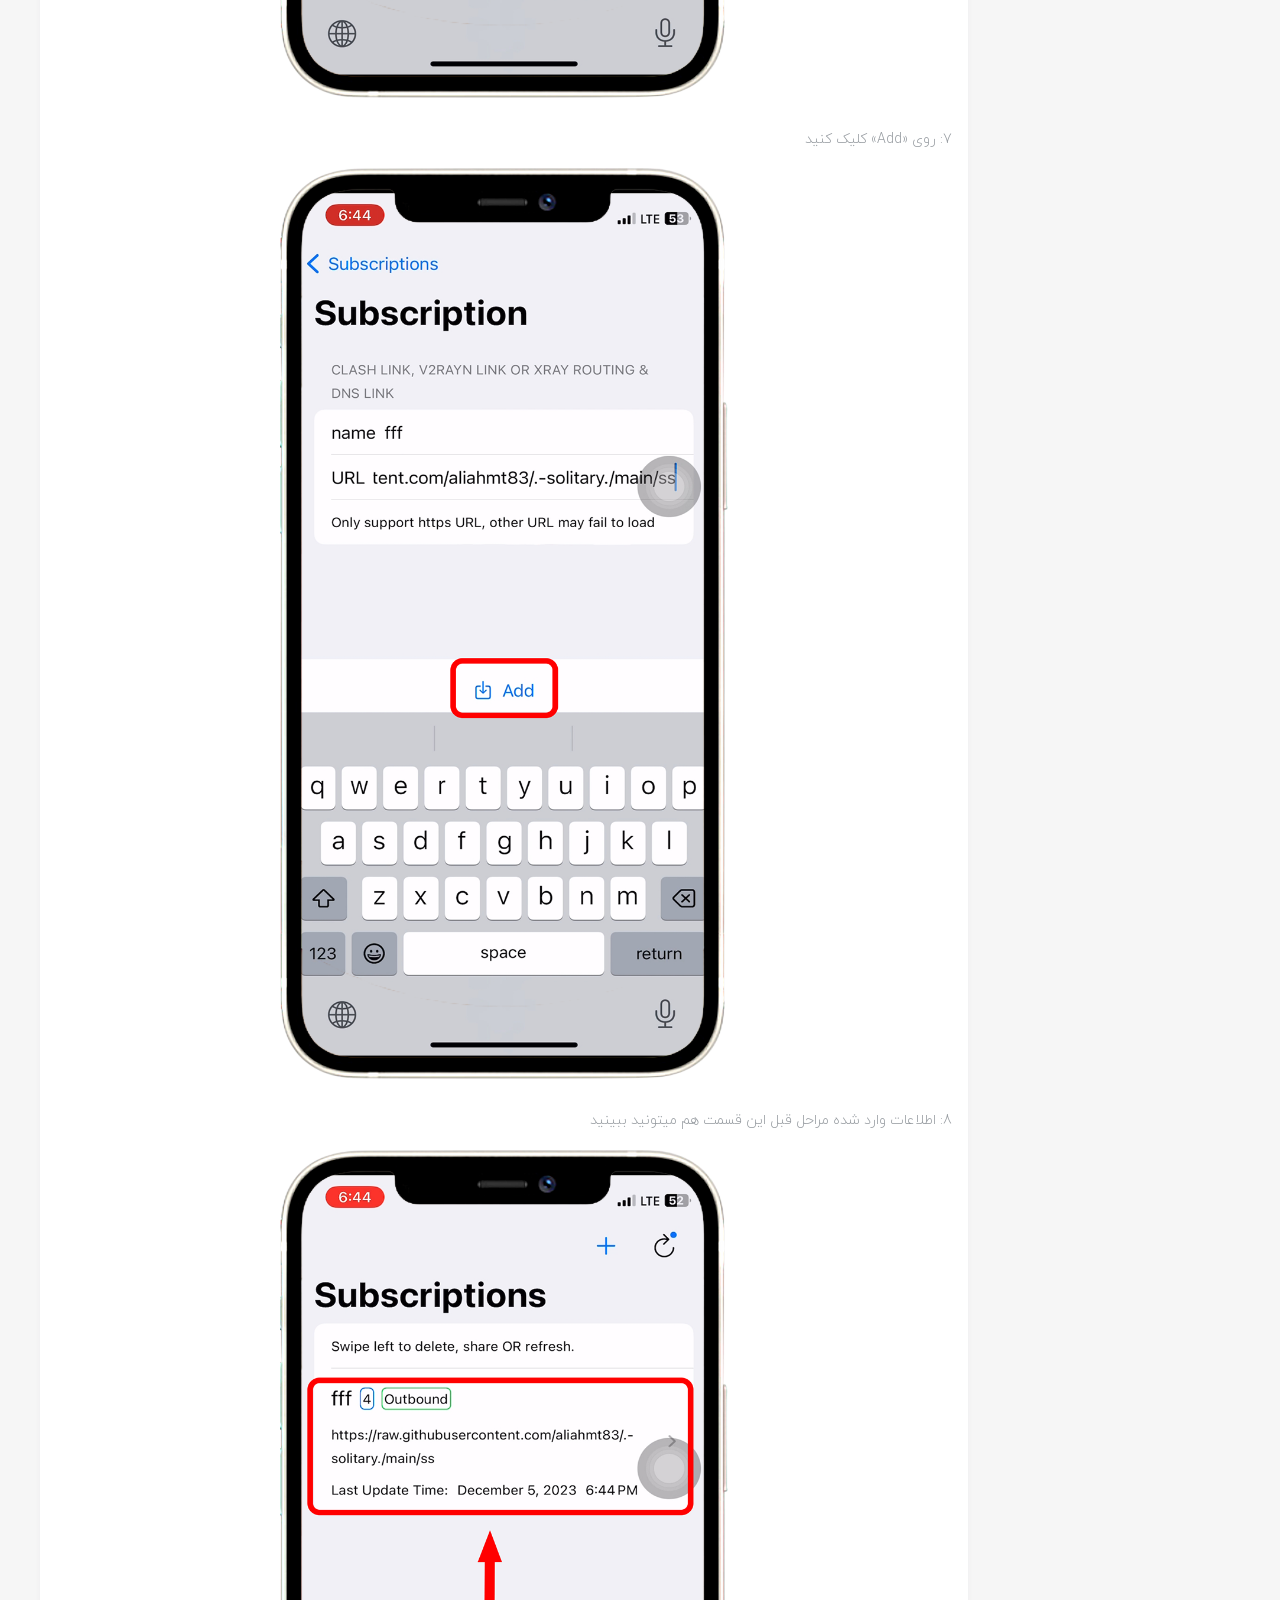
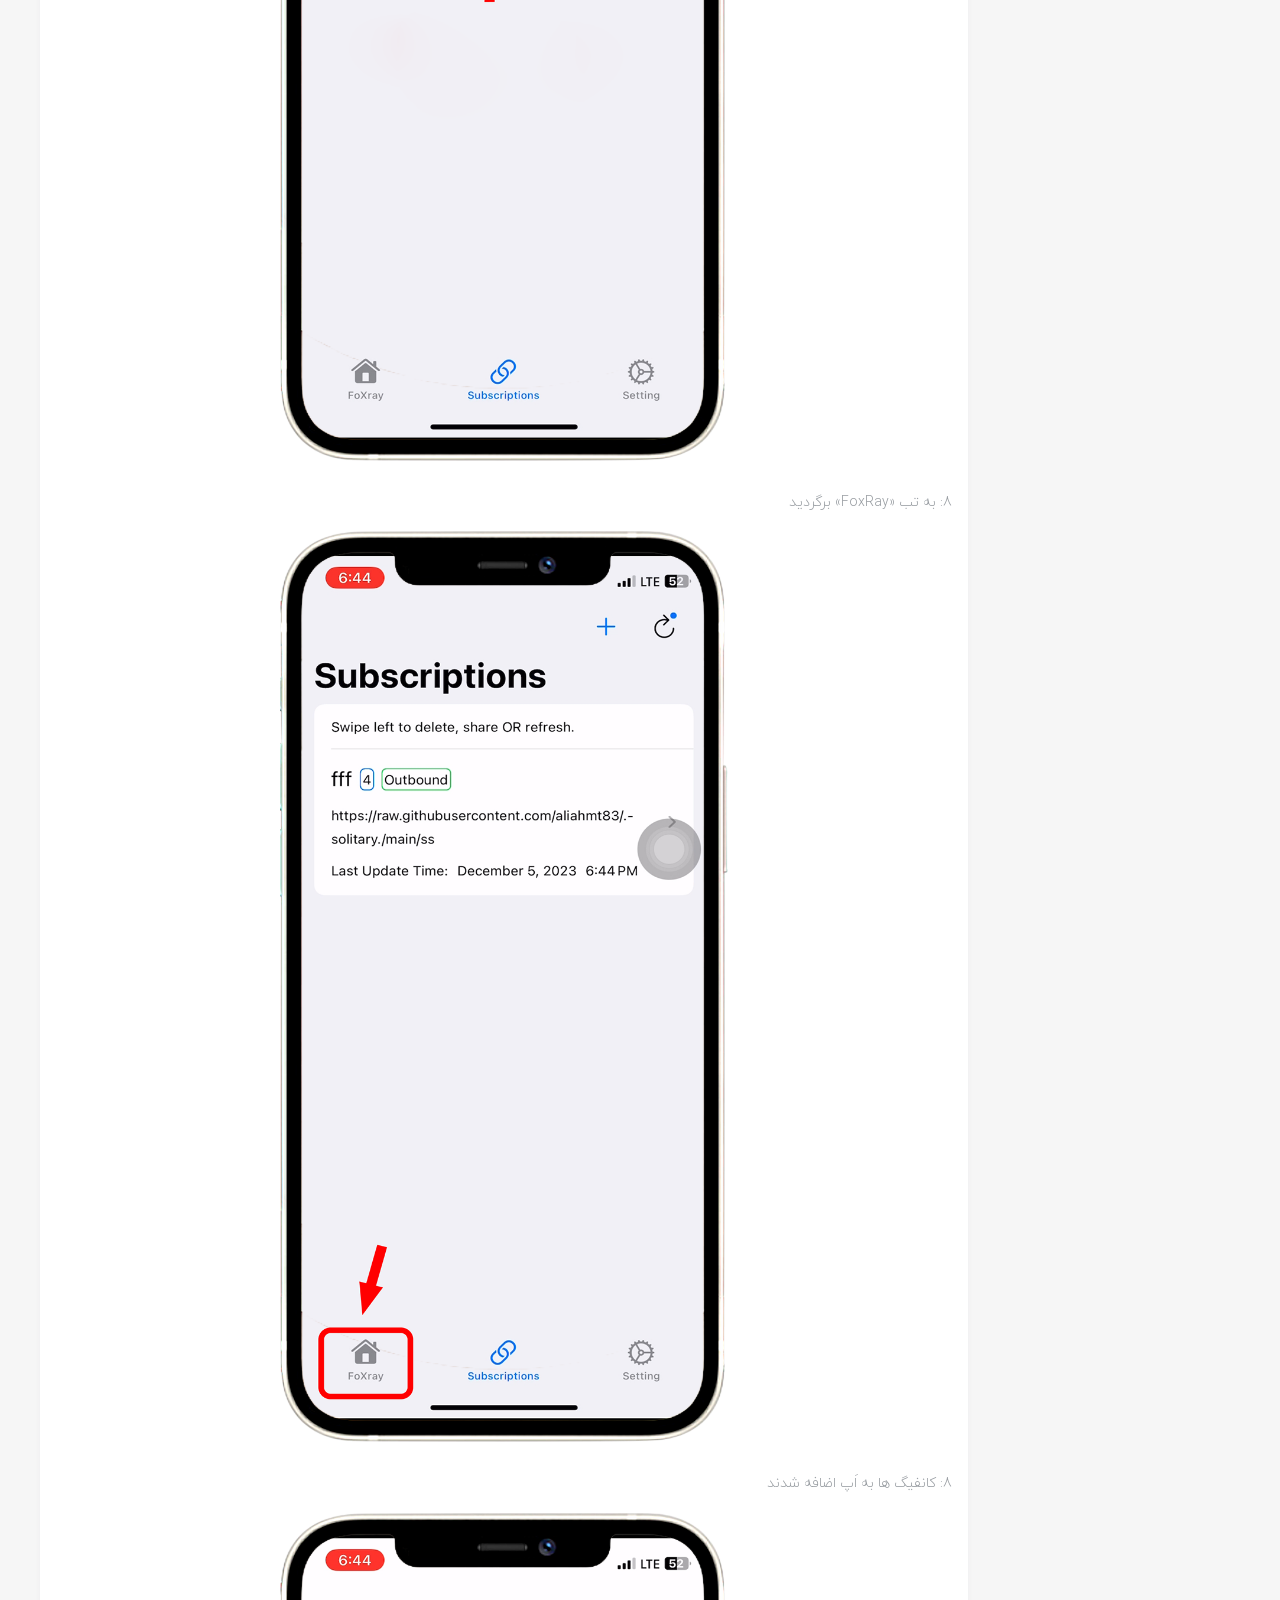
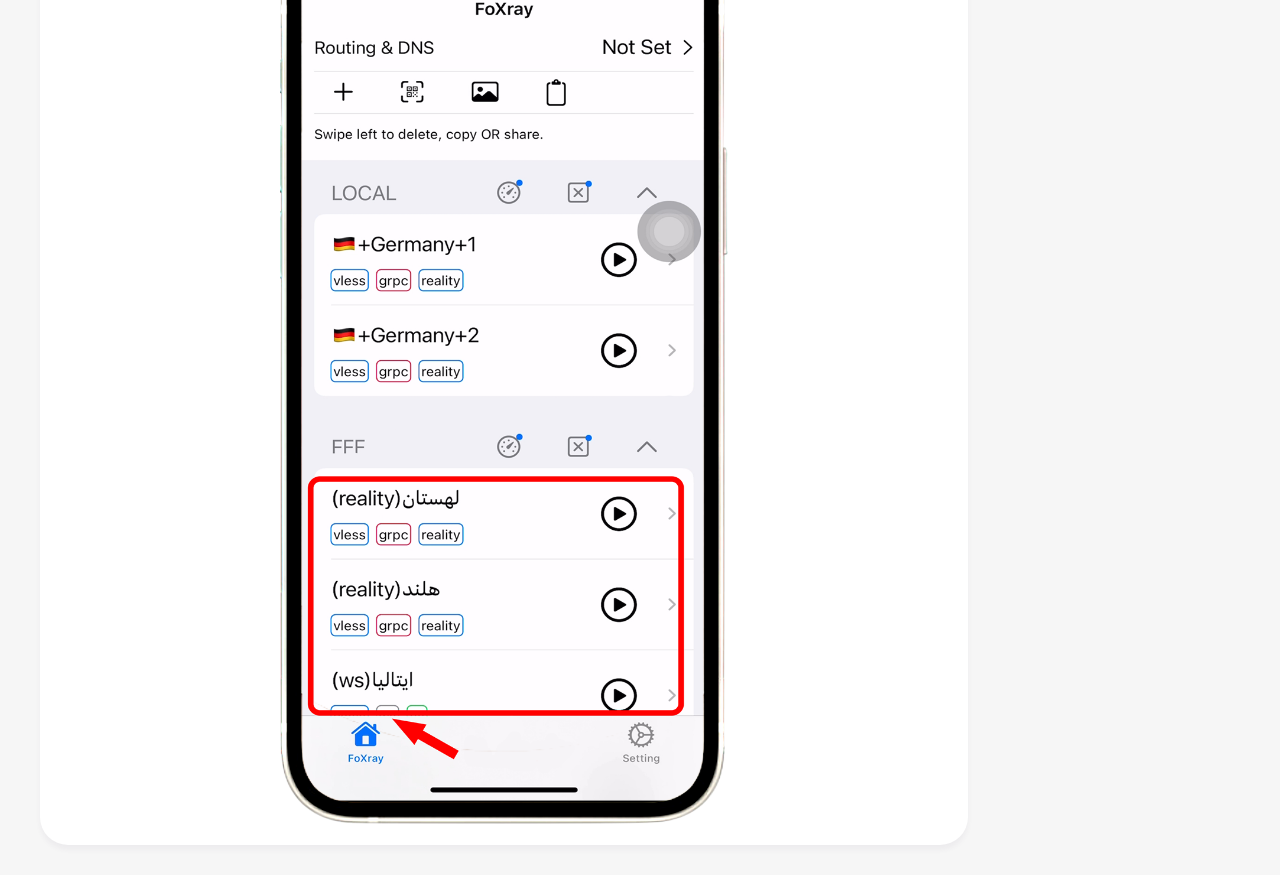
==== commit f62bbcf1: "Add files via upload" ====
--- a/foxrayinstall.html
+++ b/foxrayinstall.html
@@ -143,7 +143,7 @@
 <a class="has-arrow ai-icon" href="javascript:void()" aria-expanded="false">
 <svg  version="1.0" xmlns="http://www.w3.org/2000/svg"  width="900.000000pt" height="900.000000pt" viewBox="0 0 900.000000 900.000000"  preserveAspectRatio="xMidYMid meet">  <g transform="translate(0.000000,900.000000) scale(0.100000,-0.100000)" fill="#33c10b" stroke="none"> <path d="M2905 8990 c3 -5 -3 -17 -15 -27 -11 -10 -20 -28 -20 -42 0 -23 39 -107 97 -211 14 -25 48 -88 75 -140 28 -52 54 -99 58 -105 4 -5 29 -50 55 -100 26 -49 60 -114 77 -143 16 -29 27 -56 24 -60 -2 -4 -24 -18 -48 -30 -24 -13 -56 -32 -73 -42 -16 -11 -36 -23 -44 -26 -25 -12 -239 -161 -251 -174 -3 -3 -41 -36 -85 -74 -71 -60 -201 -195 -271 -281 -41 -50 -150 -199 -158 -215 -7 -16 -16 -30 -57 -95 -33 -53 -119 -230 -119 -247 0 -7 -7 -22 -15 -32 -8 -11 -15 -28 -15 -39 0 -10 -6 -31 -14 -45 -7 -15 -21 -54 -30 -87 -10 -33 -24 -80 -32 -105 -8 -25 -14 -61 -14 -81 0 -19 -6 -58 -14 -85 -9 -28 -16 -108 -18 -189 l-3 -140 2493 -3 2492 -2 0 117 c0 68 -6 143 -15 178 -8 33 -14 77 -15 97 0 20 -5 49 -11 65 -7 15 -15 46 -20 68 -12 60 -46 172 -74 240 -40 99 -136 294 -152 307 -7 6 -13 15 -13 20 0 22 -148 232 -226 320 -87 99 -272 274 -364 343 -55 41 -102 75 -106 75 -3 0 -23 12 -43 28 -44 33 -61 43 -127 78 -28 15 -61 34 -74 44 l-22 17 30 54 c16 30 51 95 77 144 26 50 51 95 55 100 4 6 30 53 58 105 27 52 61 115 75 140 92 164 115 234 82 246 -8 4 -15 15 -15 25 0 16 -8 19 -46 19 -25 0 -43 -4 -40 -9 3 -5 -3 -19 -13 -32 -10 -13 -32 -50 -50 -81 -35 -66 -84 -154 -117 -213 -13 -22 -34 -62 -49 -90 -14 -27 -29 -57 -34 -65 -5 -8 -12 -22 -15 -30 -4 -8 -20 -37 -37 -65 -16 -27 -37 -63 -45 -80 -46 -94 -72 -112 -119 -81 -13 9 -31 16 -39 16 -9 0 -32 7 -53 16 -113 48 -191 74 -222 74 -12 0 -32 5 -44 12 -12 6 -42 15 -67 19 -25 3 -65 11 -90 17 -120 29 -217 36 -510 36 -293 0 -390 -7 -510 -36 -25 -6 -65 -14 -90 -17 -25 -4 -55 -13 -67 -19 -12 -7 -31 -12 -43 -12 -21 0 -93 -23 -190 -61 -30 -11 -66 -23 -80 -27 -14 -3 -35 -11 -47 -19 -45 -29 -71 -11 -117 82 -8 17 -29 53 -45 80 -17 28 -33 57 -37 65 -3 8 -10 22 -15 30 -5 8 -20 38 -34 65 -15 28 -36 68 -49 90 -33 59 -82 147 -117 213 -18 31 -40 68 -50 81 -10 13 -16 27 -13 32 3 5 -16 9 -41 9 -27 0 -44 -4 -40 -10z m528 -1517 c157 -87 171 -267 29 -365 -62 -43 -144 -51 -195 -19 -112 69 -154 178 -106 274 24 48 67 97 85 97 6 0 17 7 24 15 18 22 123 20 163 -2z m2277 2 c7 -8 18 -15 24 -15 18 0 61 -49 85 -97 48 -96 6 -205 -106 -274 -51 -32 -133 -24 -195 19 -140 96 -129 277 23 362 43 24 151 27 169 5z"/> <path d="M1219 6076 c-2 -3 -38 -10 -79 -17 -113 -17 -203 -64 -289 -151 -40 -39 -77 -81 -82 -93 -5 -11 -19 -36 -31 -55 -12 -19 -25 -53 -29 -75 -4 -22 -12 -60 -18 -85 -14 -62 -14 -2418 0 -2480 6 -25 14 -63 18 -85 4 -22 16 -55 27 -74 10 -18 25 -45 33 -60 31 -56 155 -167 226 -201 144 -69 345 -69 487 -1 126 60 247 207 289 351 11 36 14 294 16 1288 3 1218 3 1244 -17 1319 -11 42 -25 82 -30 87 -6 6 -10 16 -10 24 0 12 -13 31 -80 116 -8 10 -23 26 -33 35 -11 9 -33 28 -50 44 -48 42 -144 83 -222 95 -38 7 -81 14 -95 18 -14 3 -28 3 -31 0z"/> <path d="M7705 6071 c-11 -5 -46 -11 -78 -15 -116 -15 -241 -94 -324 -206 -59 -80 -76 -115 -97 -205 -15 -64 -16 -181 -13 -1310 3 -1332 1 -1267 52 -1375 52 -112 165 -225 265 -265 8 -4 24 -11 34 -17 25 -13 137 -31 196 -31 159 1 278 50 386 157 39 39 77 83 85 97 8 15 23 42 33 60 11 19 23 52 27 74 4 22 13 63 19 91 17 81 8 2474 -9 2534 -28 97 -75 173 -151 248 -41 41 -83 78 -95 83 -11 5 -27 13 -35 18 -46 26 -93 41 -155 51 -38 6 -81 13 -95 15 -14 2 -34 1 -45 -4z"/> <path d="M2022 5962 c-10 -7 -12 -370 -12 -1808 1 -1852 2 -1934 40 -2004 7 -14 17 -32 21 -40 4 -8 18 -33 29 -55 22 -40 134 -159 169 -179 146 -83 202 -94 497 -95 191 -1 212 -3 227 -19 15 -17 17 -75 18 -618 0 -329 4 -630 8 -669 13 -106 42 -179 107 -265 72 -94 162 -158 274 -193 45 -14 272 -14 325 0 140 37 298 184 351 326 29 77 33 168 33 794 1 605 2 623 20 633 25 13 700 14 721 0 13 -8 16 -99 20 -687 5 -636 6 -680 24 -718 10 -22 28 -60 39 -84 46 -100 209 -234 322 -264 51 -13 278 -14 330 0 63 16 155 72 218 132 57 55 127 155 127 182 0 8 8 28 18 44 16 28 17 84 20 700 3 598 5 671 19 687 14 16 38 18 232 19 222 1 300 7 361 29 19 7 40 15 45 17 6 2 24 12 40 23 17 11 39 24 50 29 44 21 144 138 186 216 33 63 45 99 55 170 19 130 20 3685 2 3697 -7 4 -1118 8 -2468 8 -1350 0 -2461 -4 -2468 -8z"/> </g> </svg> 
 <span class="nav-text">   اندروید   </span></a><ul aria-expanded="false">
-<li><a href="v2ray-install.html">نصب و راه اندازی <h5 class="font-monospace-en">V2RayNG</h5></a></li>
+<li><a href="v2rayinstall.html">نصب و راه اندازی <h5 class="font-monospace-en">V2RayNG</h5></a></li>
 <li><a href="v2raytests.html">تست سرور ها در<h5 class="font-monospace-en">V2RayNG</h5></a></li></ul>
 </li>
 <!--------------------------------------------------------------------Menu Row------------------------------------------------------------------------>
@@ -156,7 +156,7 @@
         <span class="nav-text">   آی او اس   </span></a><ul aria-expanded="false">
         <li><a href="foxrayinstall.html">نصب و راه اندازی <h5 class="font-monospace-en">Foxray</h5></a></li>
         <li><a href="streisandinstall.html">نصب و راه اندازی <h5 class="font-monospace-en">Streisand</h5></a></li>
-        <li><a href="index.html">نصب و راه اندازی <h5 class="font-monospace-en"> Shadowrocket</h5></a></li>
+        <li><a href="shadowrocketinstall.html">نصب و راه اندازی <h5 class="font-monospace-en"> Shadowrocket</h5></a></li>
     </ul>
     </li>
     <!--------------------------------------------------------------------Menu Row------------------------------------------------------------------------>
@@ -259,7 +259,6 @@
     
     
     
-    <div class="footer"><div class="copyright"><p>Thank You mellatweb For Beutiful Template</p></div></div>
 
 <script src="./vendor/global/global.min.js"></script><script src="./vendor/moment/moment.min.js"></script><script src="./vendor/fullcalendar/js/main.min.js"></script><script src="./js/plugins-init/fullcalendar-init.js"></script><script src="vendor/jquery-nice-select/js/jquery.nice-select.min.js"></script><script src="./js/custom.min.js"></script><script src="./js/deznav-init.js"></script>
 </body>
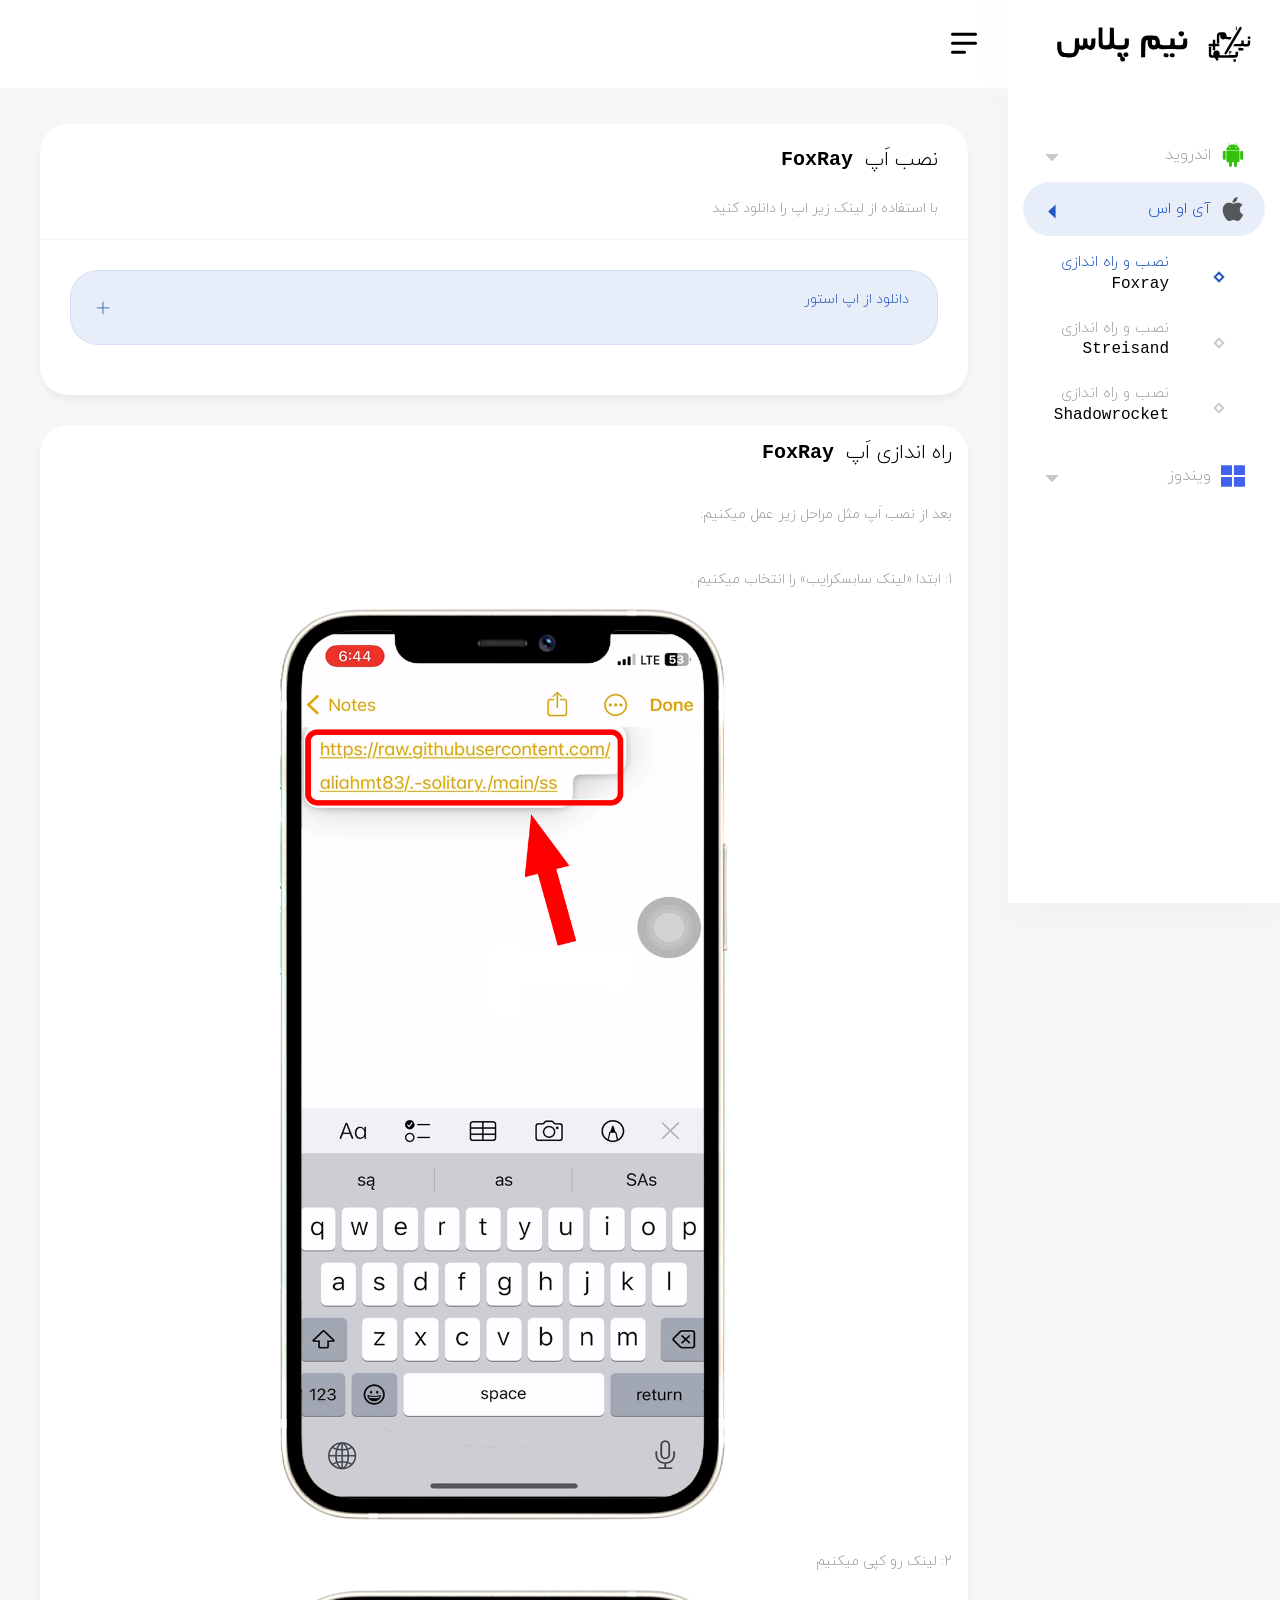
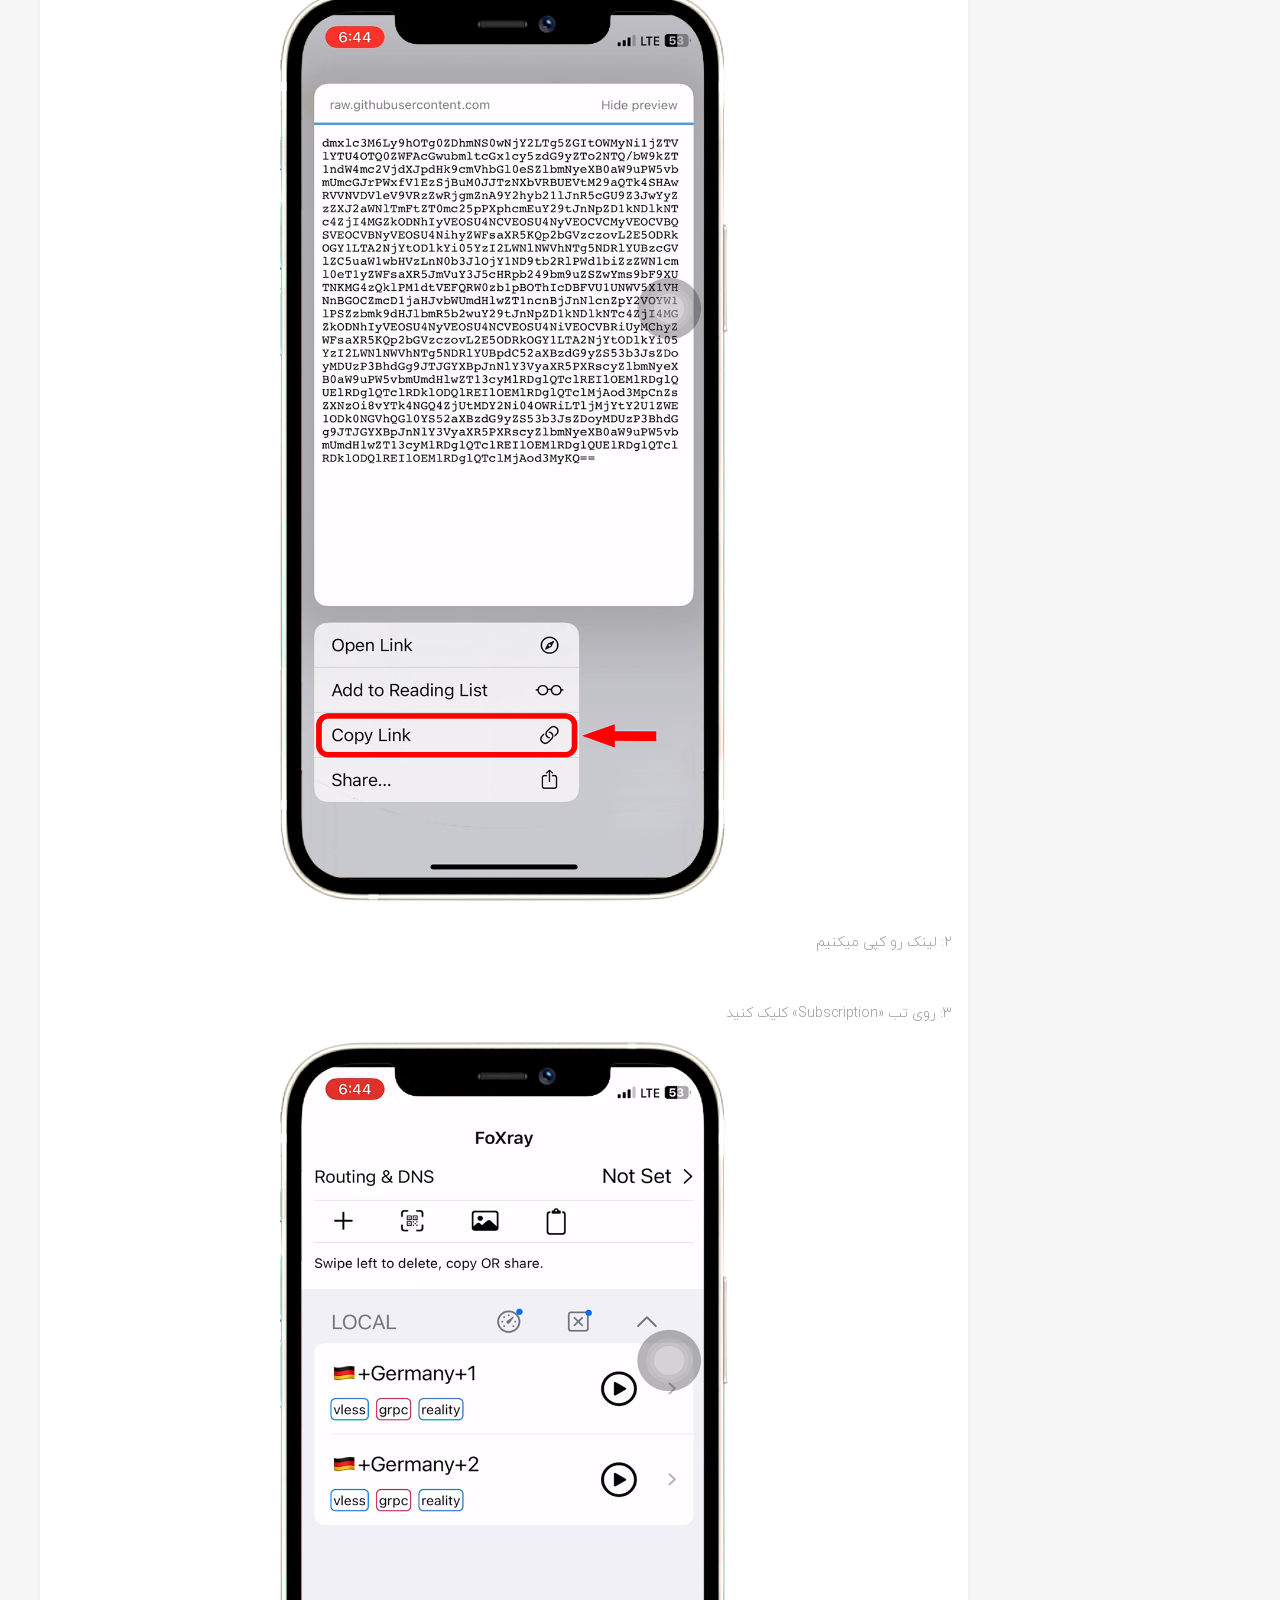
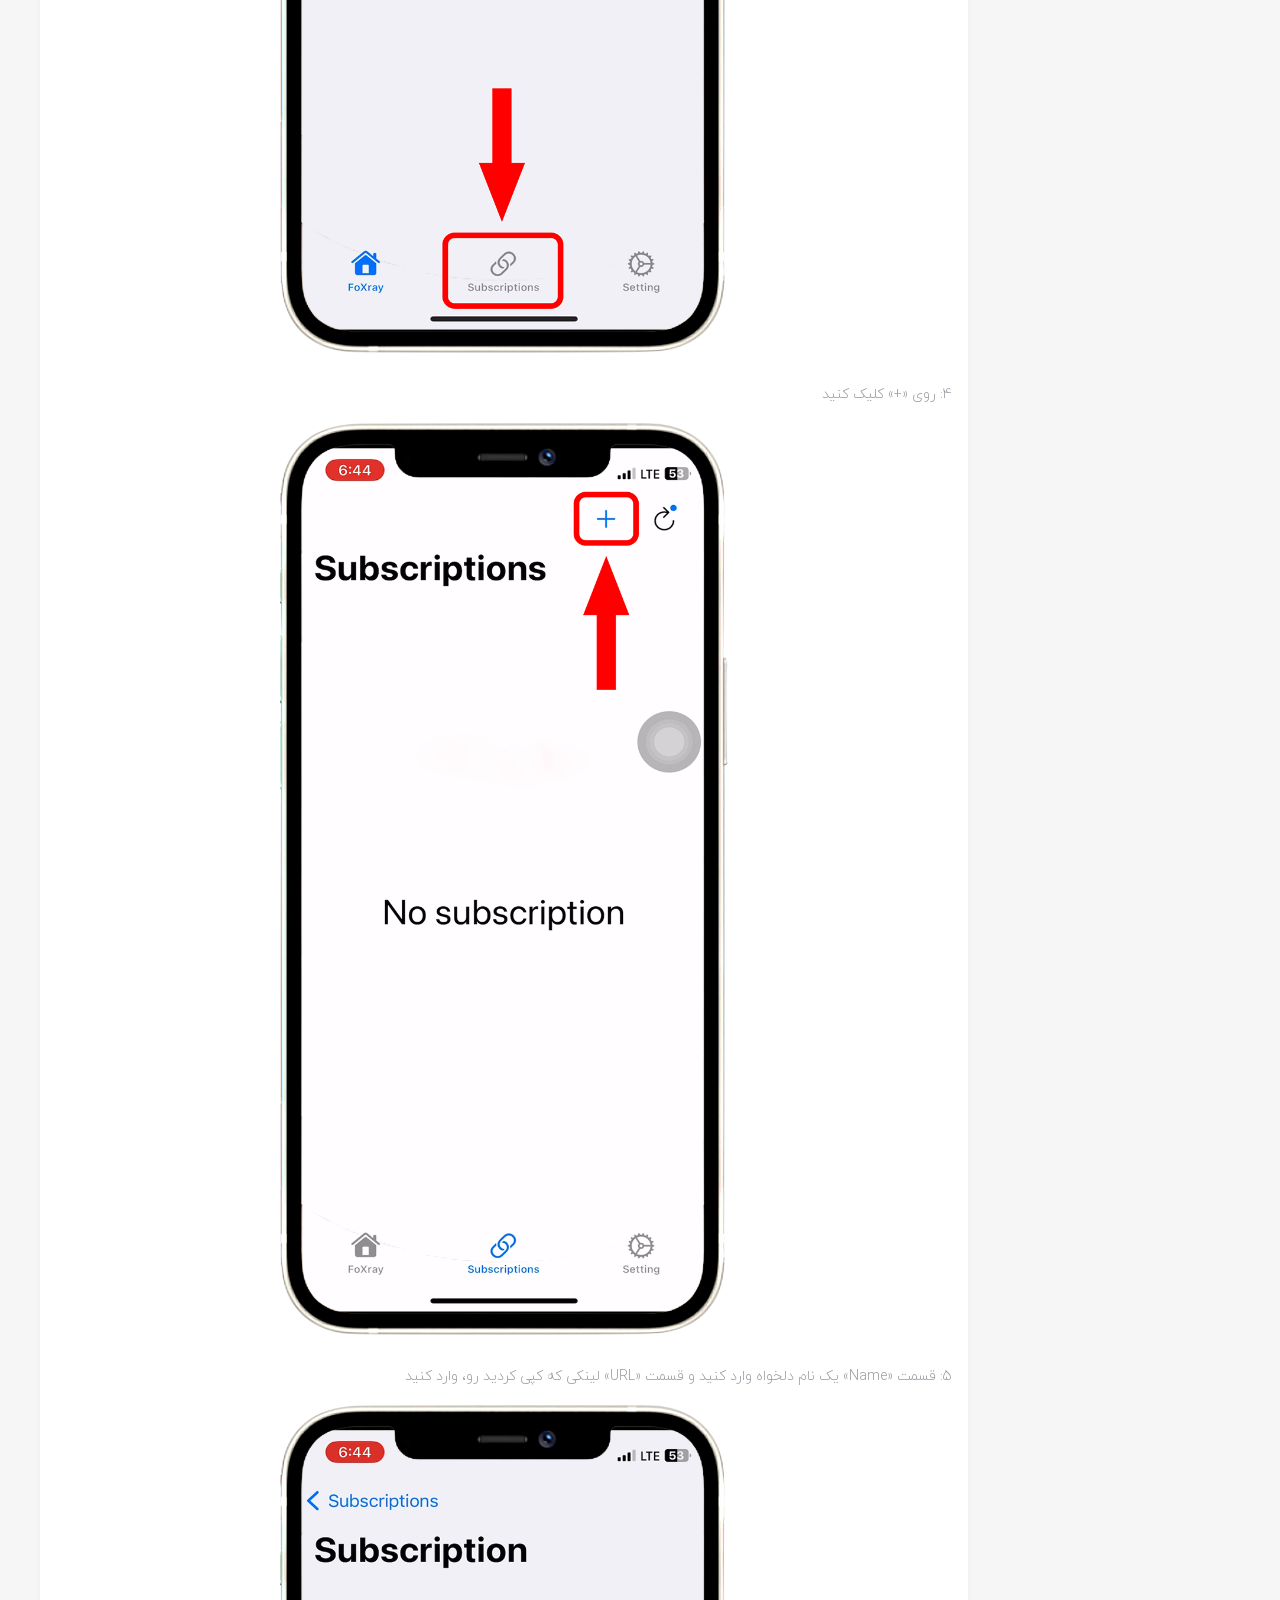
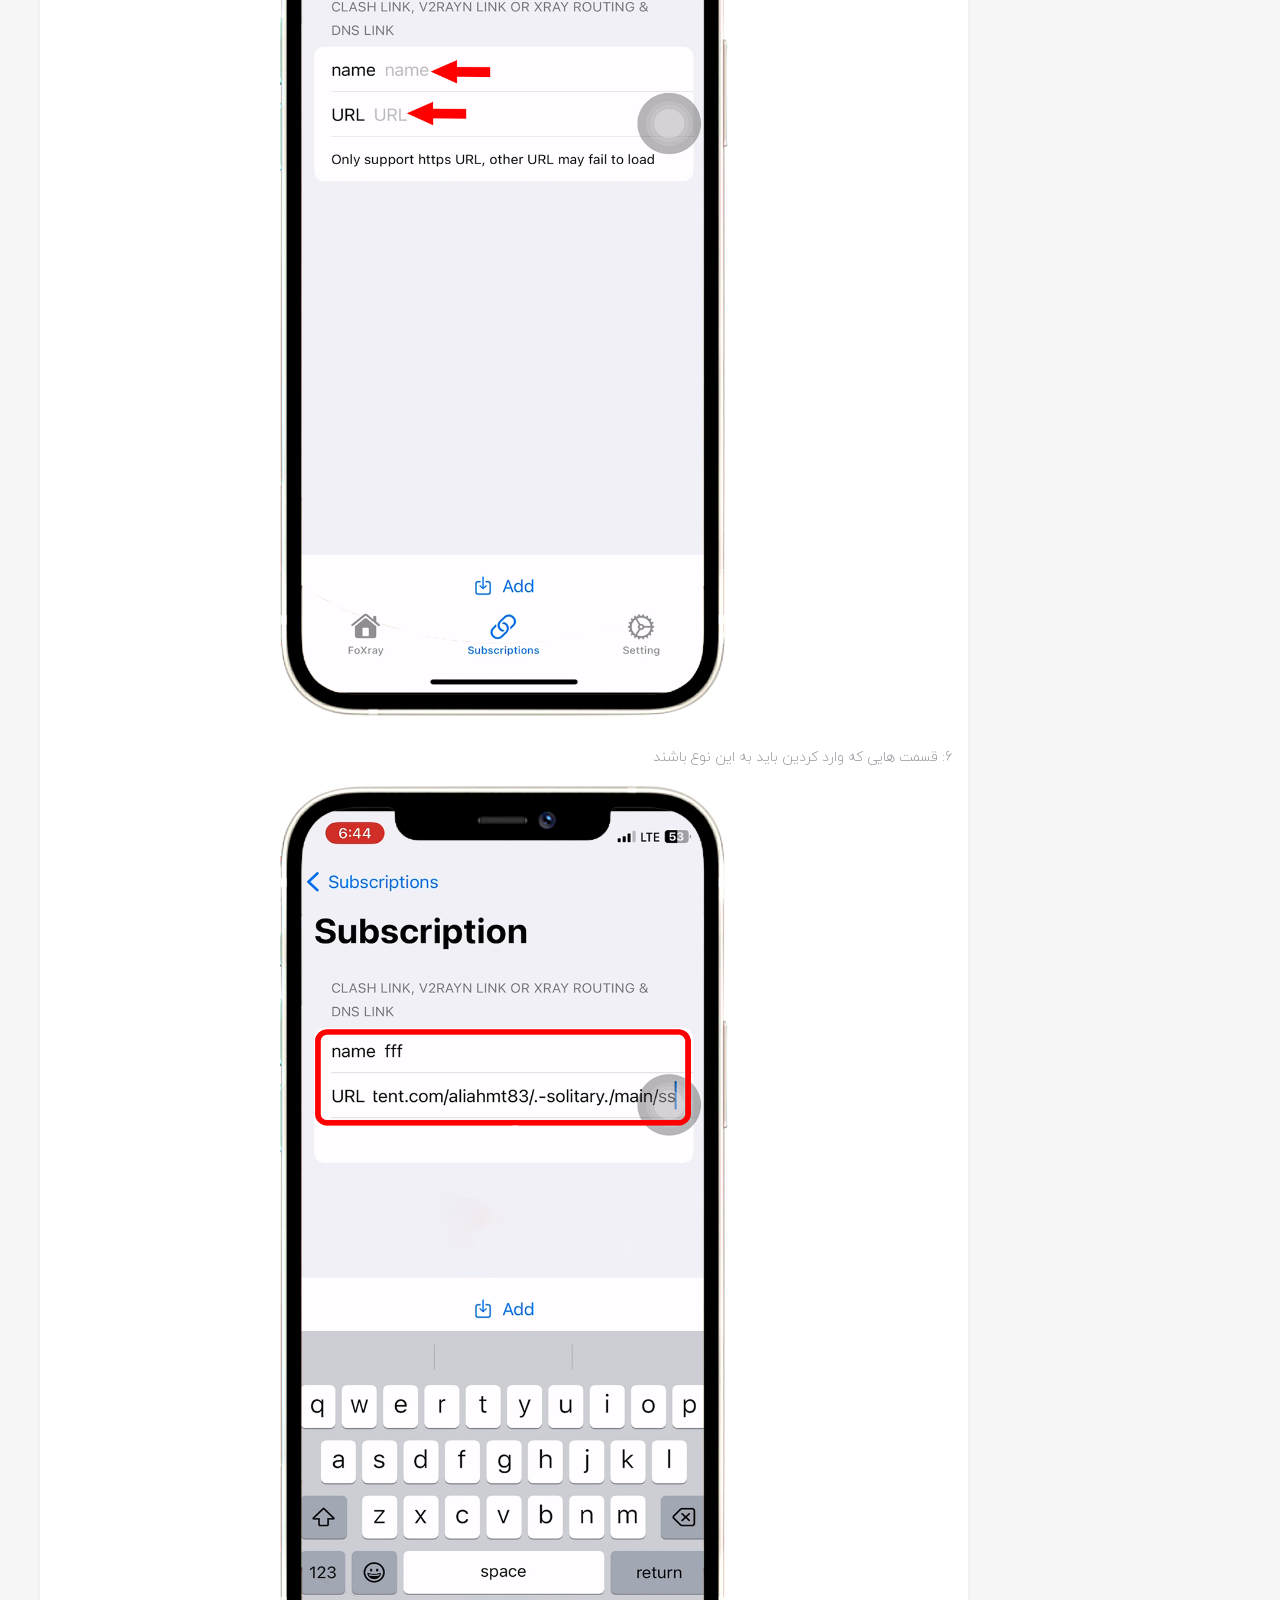
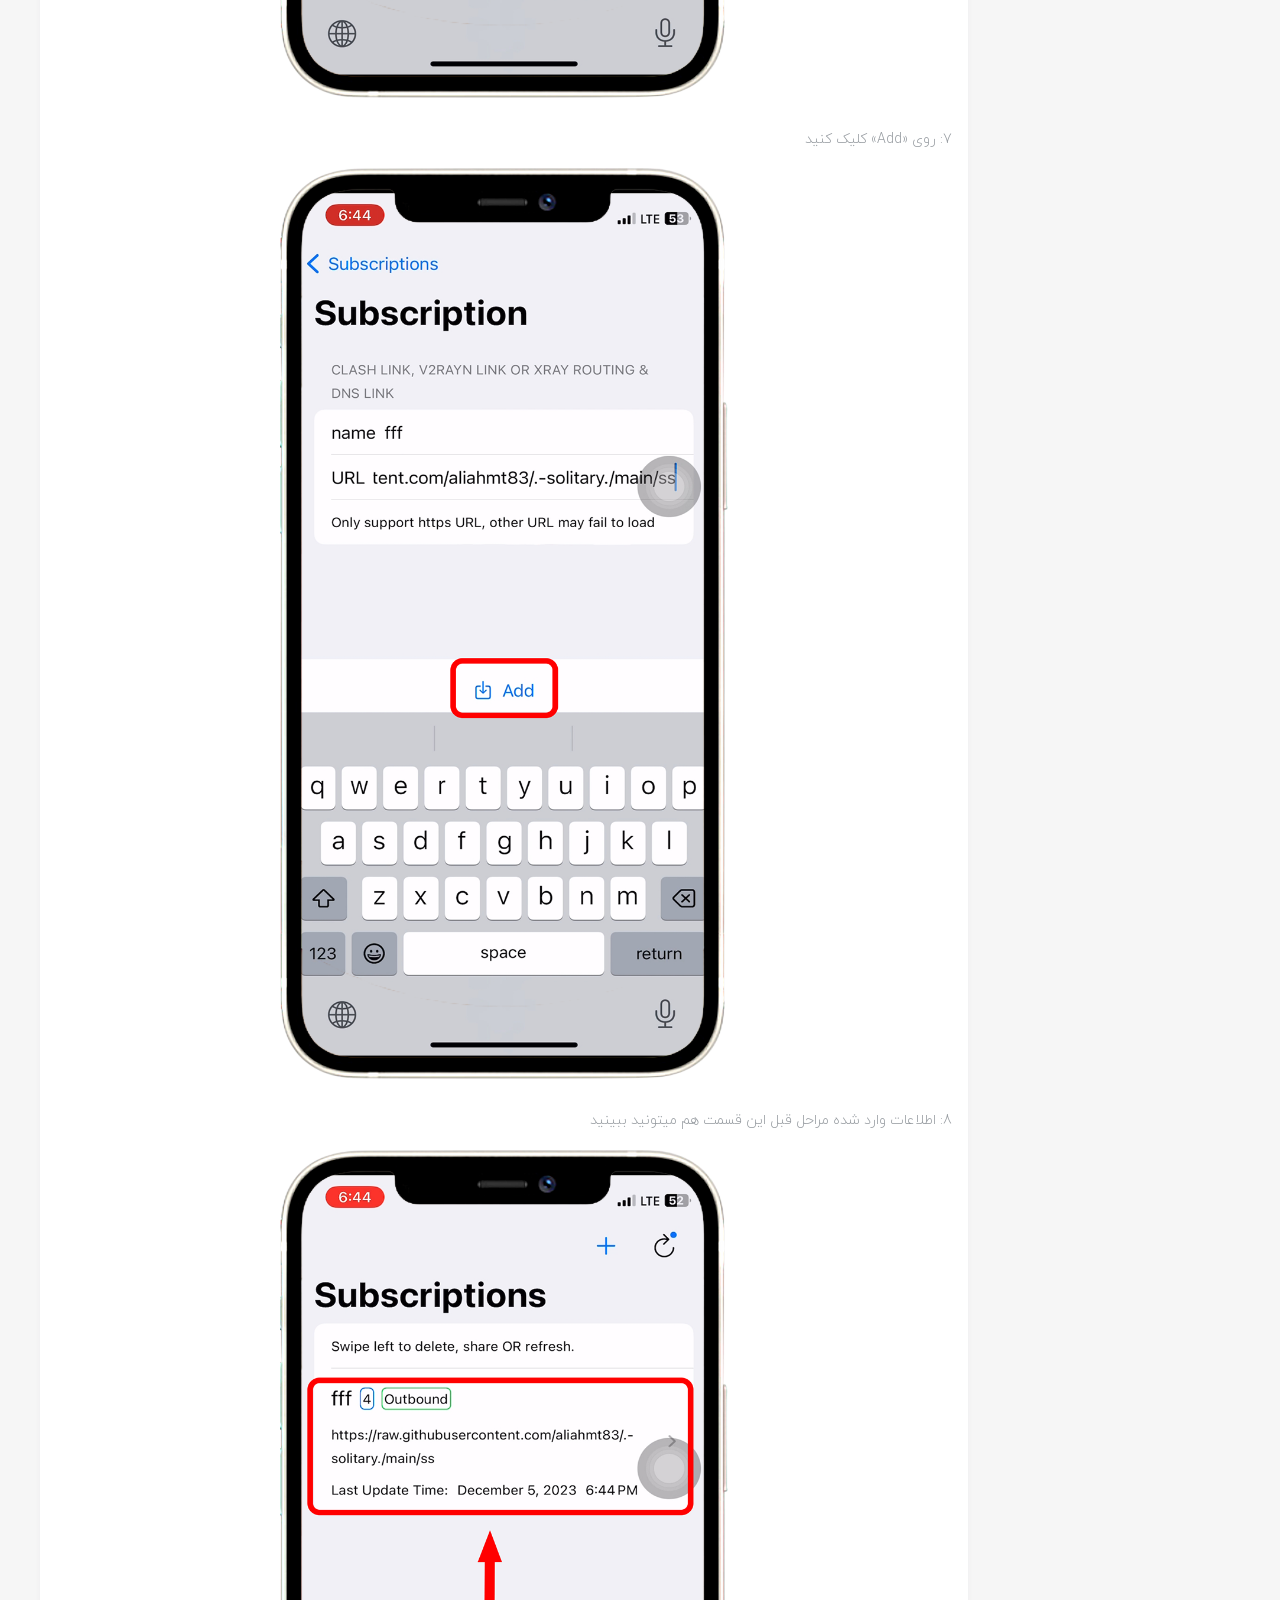
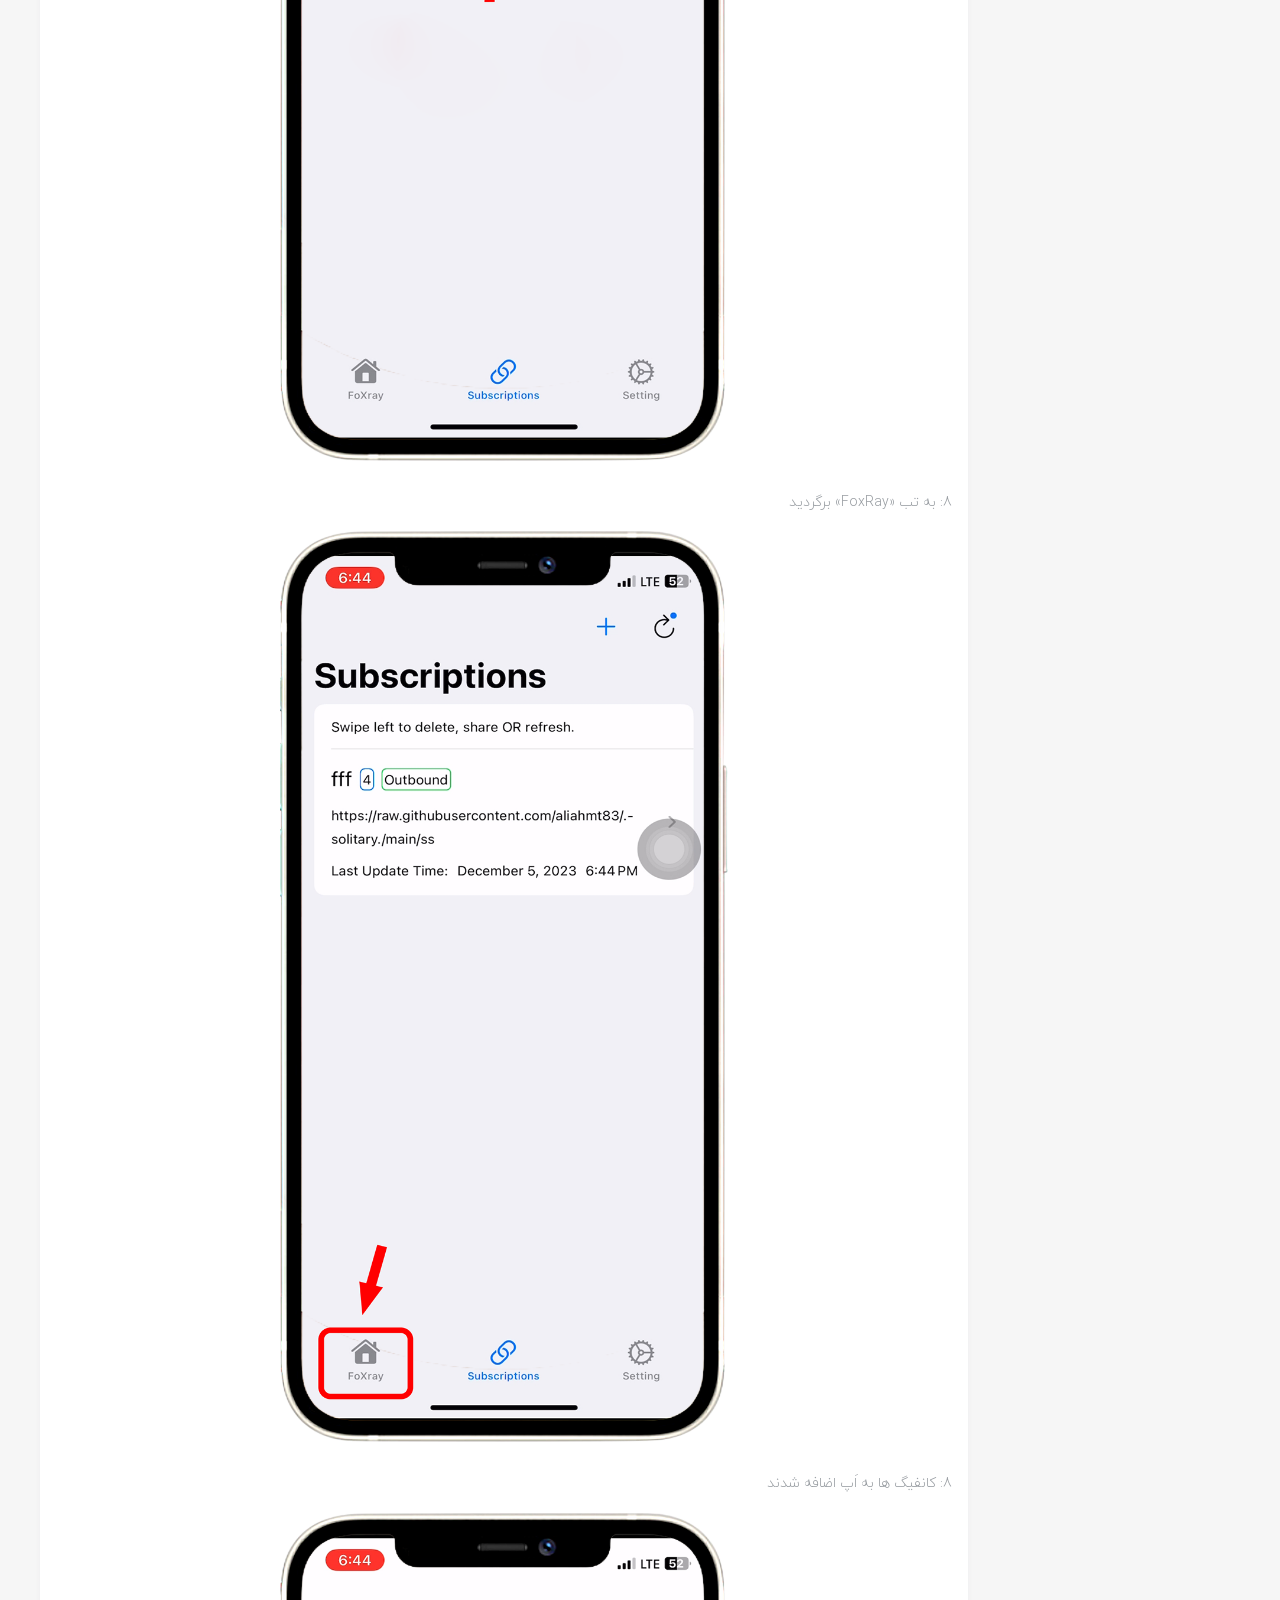
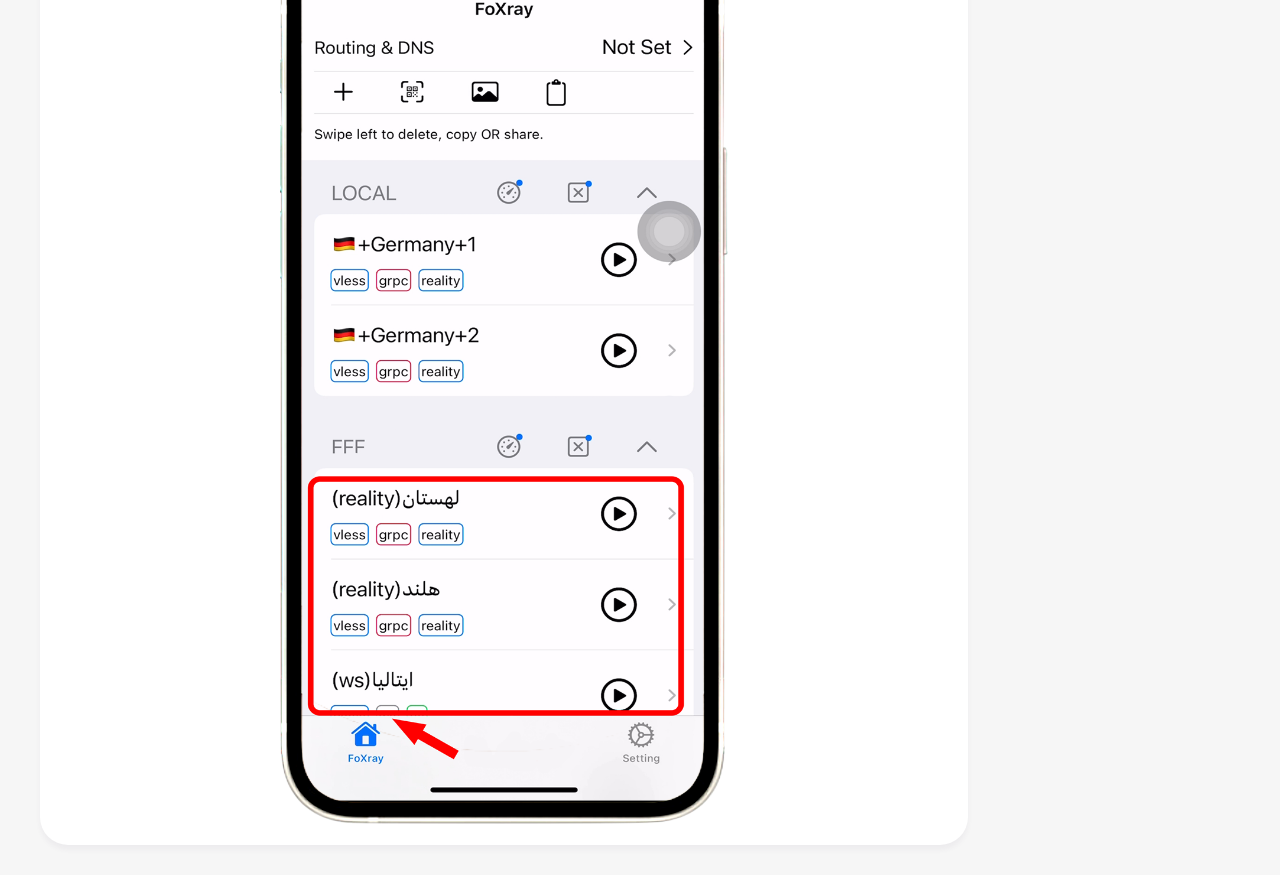
==== commit bfdab384: "Update foxrayinstall.html" ====
--- a/foxrayinstall.html
+++ b/foxrayinstall.html
@@ -166,14 +166,12 @@
 <li>
     <a class="has-arrow ai-icon" href="javascript:void()" aria-expanded="false">
         <svg  version="1.0" xmlns="http://www.w3.org/2000/svg"  width="900.000000pt" height="900.000000pt" viewBox="0 0 900.000000 900.000000"  preserveAspectRatio="xMidYMid meet">  <g transform="translate(0.000000,900.000000) scale(0.100000,-0.100000)" fill="#4361ee" stroke="none"> <path d="M145 8543 c-39 -10 -105 -65 -125 -103 -20 -39 -20 -61 -20 -1745 0 -1346 3 -1710 13 -1728 20 -36 59 -77 97 -100 l35 -22 1920 0 1920 0 40 25 c51 31 64 44 89 89 21 36 21 38 21 1736 0 1638 -1 1701 -19 1735 -25 48 -82 98 -125 110 -37 10 -3806 13 -3846 3z"/> <path d="M4995 8543 c-47 -12 -103 -60 -131 -113 -18 -34 -19 -87 -19 -1735 l0 -1700 25 -40 c31 -51 44 -64 89 -89 l36 -21 1920 0 c1771 0 1922 1 1950 17 35 19 82 67 100 100 6 13 17 22 23 21 9 -2 12 409 12 1712 0 1365 -3 1715 -12 1715 -7 0 -22 17 -33 37 -11 21 -40 51 -65 68 l-45 30 -1915 1 c-1053 1 -1924 0 -1935 -3z"/> <path d="M154 4131 c-51 -13 -110 -61 -142 -118 -9 -18 -12 -382 -12 -1728 0 -1684 0 -1706 20 -1745 11 -22 41 -54 67 -72 l48 -33 1909 -3 c1243 -1 1921 1 1945 8 44 12 102 61 127 110 18 34 19 97 19 1735 0 1698 0 1700 -21 1736 -26 46 -47 67 -93 93 -36 21 -37 21 -1936 23 -1045 0 -1914 -2 -1931 -6z"/> <path d="M5005 4130 c-64 -16 -96 -41 -135 -105 l-25 -40 0 -1700 c0 -1648 1 -1701 19 -1735 21 -40 47 -67 91 -95 30 -20 60 -20 1960 -20 l1930 0 45 30 c25 17 54 47 65 68 11 20 26 37 33 37 9 0 12 350 12 1715 0 1303 -3 1714 -12 1712 -6 -1 -17 8 -23 21 -17 33 -54 70 -95 95 l-35 22 -1900 2 c-1045 0 -1913 -2 -1930 -7z"/> </g> </svg>         <span class="nav-text">   ویندوز   </span></a><ul aria-expanded="false">
-        <li><a href="index.html">نصب و راه اندازی <h5 class="font-monospace-en">V2RayN</h5></a></li>
+        <li><a href="v2raynwindows.html">نصب و راه اندازی <h5 class="font-monospace-en">V2RayN</h5></a></li>
     </ul>
     </li>
     <!--------------------------------------------------------------------Menu Row------------------------------------------------------------------------>
 
-<div class="copyright">
-<p class="fs-12">ساخته شده با<span class="heart"></span></p>
-</div>
+
 </div></div>
 <!-----------------------------------------------------------------------Menu Items---------------------------------------------------------------------->
 
